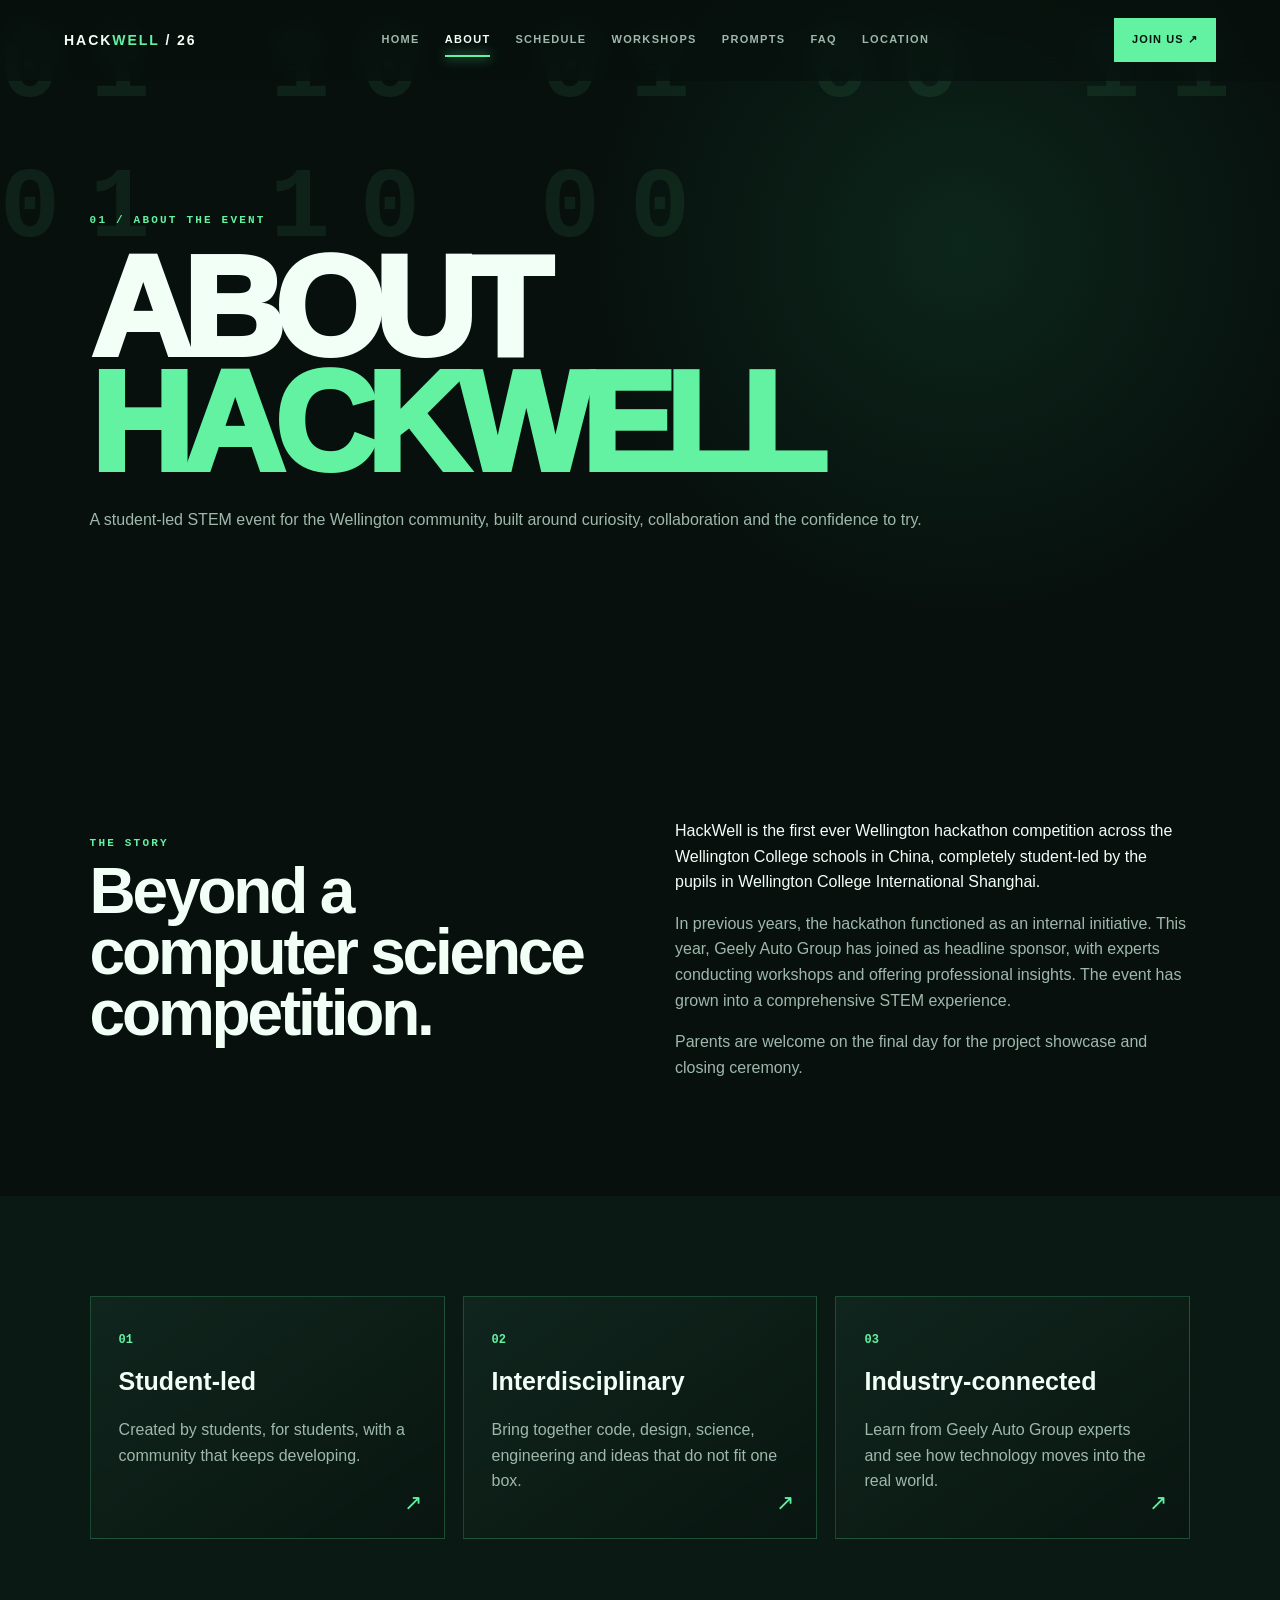
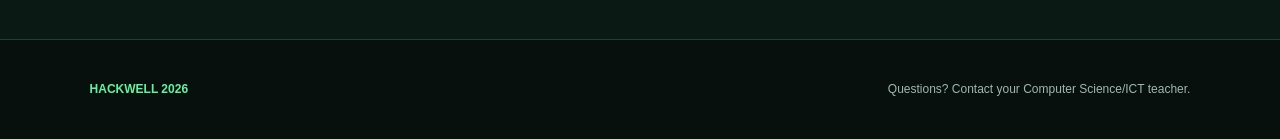
==== about/index.html @ e631ec97 "Redesign Hackwell 2026 as multi-page event site" ====
<!doctype html><html lang="en"><head><meta charset="utf-8"><meta name="viewport" content="width=device-width,initial-scale=1"><title>About — Hackwell 2026</title><link rel="stylesheet" href="../css/site.css"></head><body><nav class="site-nav"><a class="brand" href="/">HACK<span>WELL</span> / 26</a><button class="menu-toggle" aria-label="Open navigation" aria-expanded="false">☰</button><div class="nav-links"><a href="/">HOME</a><a class="active" href="/about/">ABOUT</a><a href="/schedule/">SCHEDULE</a><a href="/workshops/">WORKSHOPS</a><a href="/prompts/">PROMPTS</a><a href="/faq/">FAQ</a><a href="/location/">LOCATION</a></div><a class="nav-cta" href="mailto:wellHackteam.wcis@wellingtoncollege.cn">JOIN US ↗</a></nav><main><section class="page-hero"><div class="page-hero-content"><div class="eyebrow">01 / ABOUT THE EVENT</div><h1>ABOUT <span>HACKWELL</span></h1><p class="muted">A student-led STEM event for the Wellington community, built around curiosity, collaboration and the confidence to try.</p></div></section><section class="section"><div class="split"><div><div class="eyebrow">THE STORY</div><h2>Beyond a computer science competition.</h2></div><div><p>HackWell is the first ever Wellington hackathon competition across the Wellington College schools in China, completely student-led by the pupils in Wellington College International Shanghai.</p><p class="muted">In previous years, the hackathon functioned as an internal initiative. This year, Geely Auto Group has joined as headline sponsor, with experts conducting workshops and offering professional insights. The event has grown into a comprehensive STEM experience.</p><p class="muted">Parents are welcome on the final day for the project showcase and closing ceremony.</p></div></div></section><section class="section" style="background:#0a1913"><div class="grid"><div class="card"><span class="number">01</span><h3>Student-led</h3><p>Created by students, for students, with a community that keeps developing.</p></div><div class="card"><span class="number">02</span><h3>Interdisciplinary</h3><p>Bring together code, design, science, engineering and ideas that do not fit one box.</p></div><div class="card"><span class="number">03</span><h3>Industry-connected</h3><p>Learn from Geely Auto Group experts and see how technology moves into the real world.</p></div></div></section></main><footer class="footer"><strong>HACKWELL 2026</strong><span>Questions? Contact your Computer Science/ICT teacher.</span></footer><script src="../script.js"></script></body></html>
---- css/site.css ----
:root{--bg:#07100d;--panel:#0c1c16;--panel2:#10271e;--green:#62f2a2;--mint:#b8ffe0;--muted:#9fb8ac;--line:rgba(98,242,162,.22);--white:#f1fff7}*{box-sizing:border-box}html{scroll-behavior:smooth}body{margin:0;background:var(--bg);color:var(--white);font-family:Inter,Arial,sans-serif;line-height:1.6}a{color:inherit;text-decoration:none}.site-nav{position:fixed;z-index:10;top:0;width:100%;padding:18px 5vw;display:flex;align-items:center;justify-content:space-between;background:rgba(7,16,13,.65);backdrop-filter:blur(14px);border-bottom:1px solid transparent;transition:.3s}.site-nav.scrolled{background:rgba(7,16,13,.94);border-color:var(--line)}.brand{font-weight:900;letter-spacing:.14em;font-size:14px}.brand span{color:var(--green)}.nav-links{display:flex;gap:25px;align-items:center;font-size:11px;letter-spacing:.12em;font-weight:700}.nav-links a{color:var(--muted);position:relative}.nav-links a:after{content:'';position:absolute;left:0;bottom:-8px;width:0;height:2px;background:var(--green);box-shadow:0 0 12px var(--green);transition:.25s}.nav-links a:hover,.nav-links a.active{color:var(--white)}.nav-links a:hover:after,.nav-links a.active:after{width:100%}.nav-cta,.button{display:inline-flex;align-items:center;gap:10px;background:var(--green);color:#06130c;padding:13px 18px;border:0;font-weight:900;letter-spacing:.1em;font-size:11px;cursor:pointer;transition:.25s}.nav-cta:hover,.button:hover{transform:translateY(-3px);box-shadow:0 10px 30px rgba(98,242,162,.25)}.menu-toggle{display:none;background:none;border:0;color:var(--green);font-size:25px}.hero,.page-hero{min-height:78vh;display:flex;align-items:center;padding:150px 7vw 90px;position:relative;overflow:hidden;background:radial-gradient(circle at 75% 35%,rgba(34,128,84,.2),transparent 35%),linear-gradient(115deg,#07100d 20%,rgba(7,16,13,.6)),url('../img/cool2.jpg') center/cover}.hero:before,.page-hero:before{content:'01 10 01 00 11 01 10 00';position:absolute;inset:0;opacity:.08;color:var(--green);font:700 100px/1.4 monospace;letter-spacing:.3em;word-break:break-all;animation:drift 20s linear infinite}@keyframes drift{to{transform:translateY(-120px)}}.hero-content,.page-hero-content{position:relative;max-width:900px}.eyebrow{color:var(--green);font:700 11px monospace;letter-spacing:.2em;text-transform:uppercase}.hero h1,.page-hero h1{font-size:clamp(4rem,11vw,9.5rem);line-height:.82;margin:25px 0;font-weight:950;letter-spacing:-.07em}.hero h1 span,.page-hero h1 span{color:var(--green);display:block}.hero h2{font:700 clamp(1.4rem,3vw,2.8rem)/1.1 monospace;letter-spacing:.14em;margin:0 0 22px}.hero p{max-width:520px;color:var(--muted);font-size:18px}.hero-meta{display:flex;gap:25px;flex-wrap:wrap;margin:30px 0;font:700 12px monospace;letter-spacing:.12em}.section{padding:100px 7vw}.section-header{max-width:700px;margin-bottom:42px}.section h2{font-size:clamp(2.3rem,5vw,5rem);line-height:.95;margin:12px 0 18px;letter-spacing:-.05em}.muted{color:var(--muted)}.grid{display:grid;grid-template-columns:repeat(3,1fr);gap:18px}.card{background:linear-gradient(145deg,rgba(16,39,30,.9),rgba(8,21,16,.95));border:1px solid var(--line);padding:28px;min-height:210px;position:relative;overflow:hidden;transition:.3s}.card:hover{transform:translateY(-6px);border-color:var(--green);box-shadow:0 12px 40px rgba(0,0,0,.3)}.card:after{content:'↗';position:absolute;right:22px;bottom:18px;color:var(--green);font-size:22px}.card h3{margin:10px 0;font-size:25px}.card p{color:var(--muted)}.number{color:var(--green);font:700 12px monospace}.split{display:grid;grid-template-columns:1fr 1fr;gap:70px;align-items:center}.panel{border:1px solid var(--line);background:rgba(12,28,22,.8);padding:32px}.timeline{border-left:1px solid var(--green);padding-left:28px}.event{position:relative;padding:10px 0 25px}.event:before{content:'';position:absolute;left:-35px;top:17px;width:11px;height:11px;border:2px solid var(--green);background:var(--bg);border-radius:50%;box-shadow:0 0 16px var(--green)}.event time{color:var(--green);font:700 12px monospace}.event h3{margin:5px 0}.table-wrap{overflow:auto}.data-table{width:100%;border-collapse:collapse;min-width:650px}.data-table th,.data-table td{text-align:left;padding:15px;border-bottom:1px solid var(--line)}.data-table th{color:var(--green);font:700 11px monospace;letter-spacing:.1em}.accordion{border-top:1px solid var(--line)}details{padding:20px 0;border-bottom:1px solid var(--line)}summary{cursor:pointer;font-weight:800;font-size:18px;display:flex;justify-content:space-between}summary:after{content:'+';color:var(--green);font-size:25px}details[open] summary:after{content:'−'}details p{color:var(--muted);max-width:720px}.footer{padding:40px 7vw;border-top:1px solid var(--line);display:flex;justify-content:space-between;gap:20px;color:var(--muted);font-size:12px}.footer strong{color:var(--green)}@media(max-width:800px){.nav-cta{display:none}.menu-toggle{display:block}.nav-links{display:none;position:absolute;top:67px;left:0;right:0;padding:25px;flex-direction:column;align-items:flex-start;background:rgba(7,16,13,.98);border-bottom:1px solid var(--line)}.nav-links.open{display:flex}.grid,.split{grid-template-columns:1fr;gap:16px}.hero,.page-hero{min-height:85vh;padding:130px 7vw 70px}.hero h1,.page-hero h1{font-size:clamp(4rem,20vw,7rem)}.section{padding:70px 7vw}.footer{flex-direction:column}}
@media(prefers-reduced-motion:reduce){*,*:before,*:after{animation:none!important;transition:none!important;scroll-behavior:auto!important}}
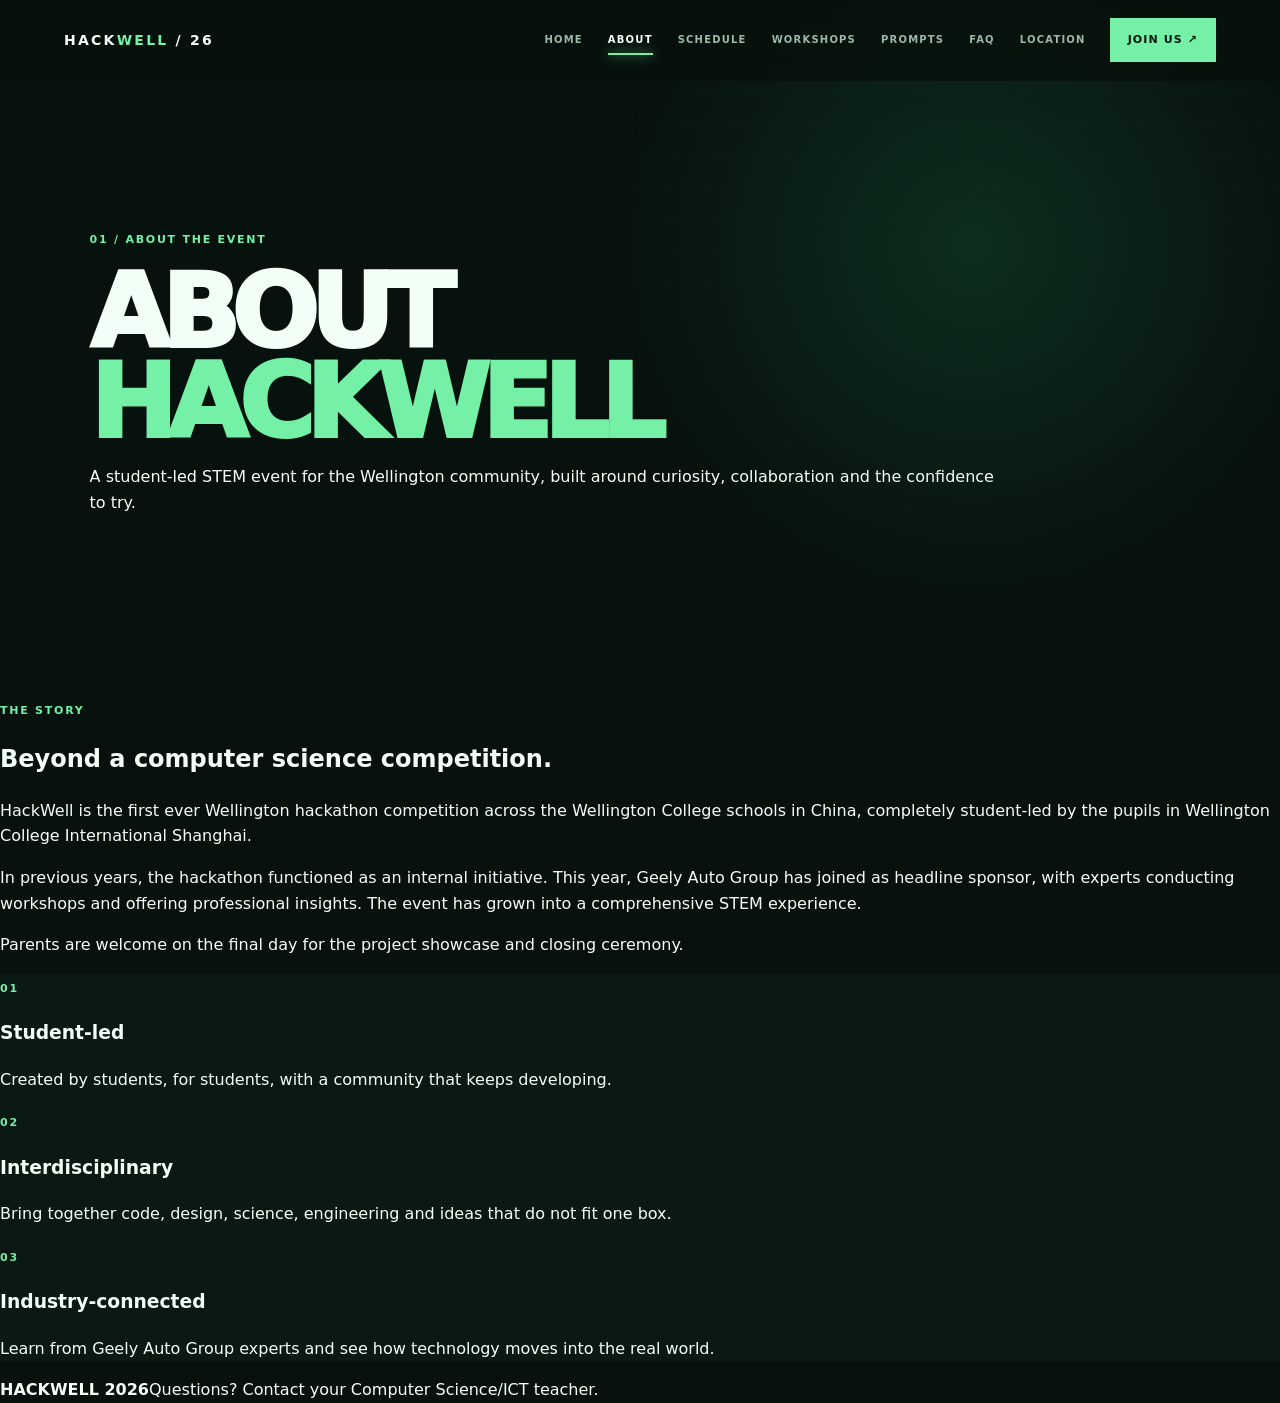
==== commit f866d6e8: "Fix GitHub Pages routes and schedule" ====
--- a/about/index.html
+++ b/about/index.html
@@ -1 +1 @@
-<!doctype html><html lang="en"><head><meta charset="utf-8"><meta name="viewport" content="width=device-width,initial-scale=1"><title>About — Hackwell 2026</title><link rel="stylesheet" href="../css/site.css"></head><body><nav class="site-nav"><a class="brand" href="/">HACK<span>WELL</span> / 26</a><button class="menu-toggle" aria-label="Open navigation" aria-expanded="false">☰</button><div class="nav-links"><a href="/">HOME</a><a class="active" href="/about/">ABOUT</a><a href="/schedule/">SCHEDULE</a><a href="/workshops/">WORKSHOPS</a><a href="/prompts/">PROMPTS</a><a href="/faq/">FAQ</a><a href="/location/">LOCATION</a></div><a class="nav-cta" href="mailto:wellHackteam.wcis@wellingtoncollege.cn">JOIN US ↗</a></nav><main><section class="page-hero"><div class="page-hero-content"><div class="eyebrow">01 / ABOUT THE EVENT</div><h1>ABOUT <span>HACKWELL</span></h1><p class="muted">A student-led STEM event for the Wellington community, built around curiosity, collaboration and the confidence to try.</p></div></section><section class="section"><div class="split"><div><div class="eyebrow">THE STORY</div><h2>Beyond a computer science competition.</h2></div><div><p>HackWell is the first ever Wellington hackathon competition across the Wellington College schools in China, completely student-led by the pupils in Wellington College International Shanghai.</p><p class="muted">In previous years, the hackathon functioned as an internal initiative. This year, Geely Auto Group has joined as headline sponsor, with experts conducting workshops and offering professional insights. The event has grown into a comprehensive STEM experience.</p><p class="muted">Parents are welcome on the final day for the project showcase and closing ceremony.</p></div></div></section><section class="section" style="background:#0a1913"><div class="grid"><div class="card"><span class="number">01</span><h3>Student-led</h3><p>Created by students, for students, with a community that keeps developing.</p></div><div class="card"><span class="number">02</span><h3>Interdisciplinary</h3><p>Bring together code, design, science, engineering and ideas that do not fit one box.</p></div><div class="card"><span class="number">03</span><h3>Industry-connected</h3><p>Learn from Geely Auto Group experts and see how technology moves into the real world.</p></div></div></section></main><footer class="footer"><strong>HACKWELL 2026</strong><span>Questions? Contact your Computer Science/ICT teacher.</span></footer><script src="../script.js"></script></body></html>
+<!doctype html><html lang="en"><head><meta charset="utf-8"><meta name="viewport" content="width=device-width,initial-scale=1"><title>About — Hackwell 2026</title><link rel="stylesheet" href="../css/site.css"><script src="../script.js" defer></script></head><body><nav class="site-nav"><a class="brand" href="../">HACK<span>WELL</span> / 26</a><button class="menu-toggle" aria-label="Open navigation" aria-expanded="false">☰</button><div class="nav-links"><a href="../">HOME</a><a class="active" href="../about/">ABOUT</a><a href="../schedule/">SCHEDULE</a><a href="../workshops/">WORKSHOPS</a><a href="../prompts/">PROMPTS</a><a href="../faq/">FAQ</a><a href="../location/">LOCATION</a></div><a class="nav-cta" href="mailto:wellHackteam.wcis@wellingtoncollege.cn">JOIN US ↗</a></nav><main><section class="page-hero"><div class="page-hero-content"><div class="eyebrow">01 / ABOUT THE EVENT</div><h1>ABOUT <span>HACKWELL</span></h1><p class="muted">A student-led STEM event for the Wellington community, built around curiosity, collaboration and the confidence to try.</p></div></section><section class="section"><div class="split"><div><div class="eyebrow">THE STORY</div><h2>Beyond a computer science competition.</h2></div><div><p>HackWell is the first ever Wellington hackathon competition across the Wellington College schools in China, completely student-led by the pupils in Wellington College International Shanghai.</p><p class="muted">In previous years, the hackathon functioned as an internal initiative. This year, Geely Auto Group has joined as headline sponsor, with experts conducting workshops and offering professional insights. The event has grown into a comprehensive STEM experience.</p><p class="muted">Parents are welcome on the final day for the project showcase and closing ceremony.</p></div></div></section><section class="section" style="background:#0a1913"><div class="grid"><div class="card"><span class="number">01</span><h3>Student-led</h3><p>Created by students, for students, with a community that keeps developing.</p></div><div class="card"><span class="number">02</span><h3>Interdisciplinary</h3><p>Bring together code, design, science, engineering and ideas that do not fit one box.</p></div><div class="card"><span class="number">03</span><h3>Industry-connected</h3><p>Learn from Geely Auto Group experts and see how technology moves into the real world.</p></div></div></section></main><footer class="footer"><strong>HACKWELL 2026</strong><span>Questions? Contact your Computer Science/ICT teacher.</span></footer><script src="../script.js"></script></body></html>
--- a/css/site.css
+++ b/css/site.css
@@ -1,2 +1 @@
-:root{--bg:#07100d;--panel:#0c1c16;--panel2:#10271e;--green:#62f2a2;--mint:#b8ffe0;--muted:#9fb8ac;--line:rgba(98,242,162,.22);--white:#f1fff7}*{box-sizing:border-box}html{scroll-behavior:smooth}body{margin:0;background:var(--bg);color:var(--white);font-family:Inter,Arial,sans-serif;line-height:1.6}a{color:inherit;text-decoration:none}.site-nav{position:fixed;z-index:10;top:0;width:100%;padding:18px 5vw;display:flex;align-items:center;justify-content:space-between;background:rgba(7,16,13,.65);backdrop-filter:blur(14px);border-bottom:1px solid transparent;transition:.3s}.site-nav.scrolled{background:rgba(7,16,13,.94);border-color:var(--line)}.brand{font-weight:900;letter-spacing:.14em;font-size:14px}.brand span{color:var(--green)}.nav-links{display:flex;gap:25px;align-items:center;font-size:11px;letter-spacing:.12em;font-weight:700}.nav-links a{color:var(--muted);position:relative}.nav-links a:after{content:'';position:absolute;left:0;bottom:-8px;width:0;height:2px;background:var(--green);box-shadow:0 0 12px var(--green);transition:.25s}.nav-links a:hover,.nav-links a.active{color:var(--white)}.nav-links a:hover:after,.nav-links a.active:after{width:100%}.nav-cta,.button{display:inline-flex;align-items:center;gap:10px;background:var(--green);color:#06130c;padding:13px 18px;border:0;font-weight:900;letter-spacing:.1em;font-size:11px;cursor:pointer;transition:.25s}.nav-cta:hover,.button:hover{transform:translateY(-3px);box-shadow:0 10px 30px rgba(98,242,162,.25)}.menu-toggle{display:none;background:none;border:0;color:var(--green);font-size:25px}.hero,.page-hero{min-height:78vh;display:flex;align-items:center;padding:150px 7vw 90px;position:relative;overflow:hidden;background:radial-gradient(circle at 75% 35%,rgba(34,128,84,.2),transparent 35%),linear-gradient(115deg,#07100d 20%,rgba(7,16,13,.6)),url('../img/cool2.jpg') center/cover}.hero:before,.page-hero:before{content:'01 10 01 00 11 01 10 00';position:absolute;inset:0;opacity:.08;color:var(--green);font:700 100px/1.4 monospace;letter-spacing:.3em;word-break:break-all;animation:drift 20s linear infinite}@keyframes drift{to{transform:translateY(-120px)}}.hero-content,.page-hero-content{position:relative;max-width:900px}.eyebrow{color:var(--green);font:700 11px monospace;letter-spacing:.2em;text-transform:uppercase}.hero h1,.page-hero h1{font-size:clamp(4rem,11vw,9.5rem);line-height:.82;margin:25px 0;font-weight:950;letter-spacing:-.07em}.hero h1 span,.page-hero h1 span{color:var(--green);display:block}.hero h2{font:700 clamp(1.4rem,3vw,2.8rem)/1.1 monospace;letter-spacing:.14em;margin:0 0 22px}.hero p{max-width:520px;color:var(--muted);font-size:18px}.hero-meta{display:flex;gap:25px;flex-wrap:wrap;margin:30px 0;font:700 12px monospace;letter-spacing:.12em}.section{padding:100px 7vw}.section-header{max-width:700px;margin-bottom:42px}.section h2{font-size:clamp(2.3rem,5vw,5rem);line-height:.95;margin:12px 0 18px;letter-spacing:-.05em}.muted{color:var(--muted)}.grid{display:grid;grid-template-columns:repeat(3,1fr);gap:18px}.card{background:linear-gradient(145deg,rgba(16,39,30,.9),rgba(8,21,16,.95));border:1px solid var(--line);padding:28px;min-height:210px;position:relative;overflow:hidden;transition:.3s}.card:hover{transform:translateY(-6px);border-color:var(--green);box-shadow:0 12px 40px rgba(0,0,0,.3)}.card:after{content:'↗';position:absolute;right:22px;bottom:18px;color:var(--green);font-size:22px}.card h3{margin:10px 0;font-size:25px}.card p{color:var(--muted)}.number{color:var(--green);font:700 12px monospace}.split{display:grid;grid-template-columns:1fr 1fr;gap:70px;align-items:center}.panel{border:1px solid var(--line);background:rgba(12,28,22,.8);padding:32px}.timeline{border-left:1px solid var(--green);padding-left:28px}.event{position:relative;padding:10px 0 25px}.event:before{content:'';position:absolute;left:-35px;top:17px;width:11px;height:11px;border:2px solid var(--green);background:var(--bg);border-radius:50%;box-shadow:0 0 16px var(--green)}.event time{color:var(--green);font:700 12px monospace}.event h3{margin:5px 0}.table-wrap{overflow:auto}.data-table{width:100%;border-collapse:collapse;min-width:650px}.data-table th,.data-table td{text-align:left;padding:15px;border-bottom:1px solid var(--line)}.data-table th{color:var(--green);font:700 11px monospace;letter-spacing:.1em}.accordion{border-top:1px solid var(--line)}details{padding:20px 0;border-bottom:1px solid var(--line)}summary{cursor:pointer;font-weight:800;font-size:18px;display:flex;justify-content:space-between}summary:after{content:'+';color:var(--green);font-size:25px}details[open] summary:after{content:'−'}details p{color:var(--muted);max-width:720px}.footer{padding:40px 7vw;border-top:1px solid var(--line);display:flex;justify-content:space-between;gap:20px;color:var(--muted);font-size:12px}.footer strong{color:var(--green)}@media(max-width:800px){.nav-cta{display:none}.menu-toggle{display:block}.nav-links{display:none;position:absolute;top:67px;left:0;right:0;padding:25px;flex-direction:column;align-items:flex-start;background:rgba(7,16,13,.98);border-bottom:1px solid var(--line)}.nav-links.open{display:flex}.grid,.split{grid-template-columns:1fr;gap:16px}.hero,.page-hero{min-height:85vh;padding:130px 7vw 70px}.hero h1,.page-hero h1{font-size:clamp(4rem,20vw,7rem)}.section{padding:70px 7vw}.footer{flex-direction:column}}
-@media(prefers-reduced-motion:reduce){*,*:before,*:after{animation:none!important;transition:none!important;scroll-behavior:auto!important}}
+:root{--bg:#07110d;--panel:#0d2118;--panel-2:#112c20;--green:#75f0a7;--mint:#c8ffe0;--muted:#9bb8a9;--line:rgba(117,240,167,.22);--white:#f2fff7;--serif:Georgia,'Times New Roman',serif;--sans:Inter,ui-sans-serif,system-ui,-apple-system,BlinkMacSystemFont,'Segoe UI',sans-serif}*{box-sizing:border-box}html{scroll-behavior:smooth}body{margin:0;background:var(--bg);color:var(--white);font-family:var(--sans);line-height:1.6}a{color:inherit;text-decoration:none}.site-nav{position:fixed;z-index:20;inset:0 0 auto;display:flex;align-items:center;gap:24px;padding:18px 5vw;background:rgba(7,17,13,.76);backdrop-filter:blur(16px);border-bottom:1px solid transparent;transition:.3s}.site-nav.scrolled{background:rgba(7,17,13,.96);border-color:var(--line)}.brand{margin-right:auto;font-size:14px;font-weight:900;letter-spacing:.16em;white-space:nowrap}.brand span,.hero h1 span,.page-hero h1 span{color:var(--green)}.nav-links{display:flex;align-items:center;gap:clamp(12px,2vw,25px);font-size:10px;font-weight:800;letter-spacing:.12em}.nav-links a{position:relative;color:var(--muted);padding:8px 0}.nav-links a:after{content:'';position:absolute;left:0;bottom:1px;width:0;height:2px;background:var(--green);box-shadow:0 0 12px var(--green);transition:.25s}.nav-links a:hover,.nav-links a.active{color:var(--white)}.nav-links a:hover:after,.nav-links a.active:after{width:100%}.nav-cta,.button{display:inline-flex;align-items:center;justify-content:center;gap:10px;background:var(--green);color:#06130c;padding:13px 18px;border:0;font-weight:900;letter-spacing:.1em;font-size:11px;cursor:pointer;transition:.25s}.nav-cta:hover,.button:hover{transform:translateY(-3px);box-shadow:0 10px 30px rgba(117,240,167,.25)}.menu-toggle{display:none;background:none;border:0;color:var(--green);font-size:25px;line-height:1}.hero,.page-hero{position:relative;display:flex;align-items:center;min-height:78vh;overflow:hidden;padding:150px 7vw 90px;background:radial-gradient(circle at 76% 35%,rgba(37,148,92,.22),transparent 34%),linear-gradient(115deg,#07110d 18%,rgba(7,17,13,.65)),url('../img/cool2.jpg') center/cover}.hero{min-height:92vh}.hero:before,.page-hero:before{content:'';position:absolute;inset:0;opacity:.1;background:repeating-linear-gradient(0deg,transparent 0 31px,rgba(117,240,167,.18) 32px),linear-gradient(90deg,transparent 49.9%,rgba(117,240,167,.16) 50%,transparent 50.1%);pointer-events:none}.hero-content,.page-hero-content{position:relative;z-index:1;max-width:920px}.eyebrow,.number,time{color:var(--green);font-size:11px;font-weight:800;letter-spacing:.16em;text-transform:uppercase}.hero h1,.page-hero h1{margin:20px 0 0;font-size:clamp(4rem,11vw,10rem);line-height:.88;letter-spacing:-.08em;font-weight:950}.hero h2{margin:20px 0;font-family:var(--serif);font-size:clamp(1.8rem,4vw,4rem);font-weight:400;font-style:italic}.page-hero h1{font-size:clamp(3.5rem,8vw,8rem)}.hero p{max-width:560px;color:var(--mint);font-size:clamp(1rem,1.7vw,1.25rem)}.hero-meta{display:flex;flex-wrap:wrap;gap:12px 28px;margin:30px 0;color:var(--muted);font-size:10px;font-weight:800;letter-spacing:.14em}.code-stream{position:absolute;right:5vw;bottom:8%;width:min(40vw,520px);height:280px;overflow:hidden;color:var(--green);opacity:.52;font:12px/1.8 ui-monospace,SFMono-Regular,Menlo,monospace;mask-image:linear-gradient(transparent,#000 18%,#000 82%,transparent)}.code-stream span{display:block;animation:code-roll 13s linear infinite}.code-stream span:nth-child(2){animation-delay:-6s;opacity:.45}@keyframes code-roll{from{transform:translateY(280px)}to{transform:translateY(-100%)}.section{padding:110px 7vw}.section-header{max-width:700px;margin-bottom:50px}.section h2{max-width:700px;margin:14px 0 22px;font-family:var(--serif);font-size:clamp(2.4rem,5vw,5.2rem);font-weight:400;line-height:1}.muted{color:var(--muted)}.grid{display:grid;grid-template-columns:repeat(3,1fr);gap:18px}.card{display:block;min-height:220px;padding:28px;background:linear-gradient(145deg,var(--panel),rgba(13,33,24,.45));border:1px solid var(--line);transition:.35s}.card:hover{transform:translateY(-8px);border-color:var(--green);background:var(--panel-2)}.card h3{margin:48px 0 10px;font-size:1.4rem}.card p{margin:0;color:var(--muted)}.split{display:grid;grid-template-columns:minmax(220px,.8fr) minmax(0,1.2fr);gap:8vw;max-width:1180px;margin:0 auto}.timeline{border-left:1px solid var(--line);padding-left:30px}.event{position:relative;padding:0 0 34px}.event:before{content:'';position:absolute;left:-36px;top:6px;width:10px;height:10px;border:2px solid var(--green);background:var(--bg);border-radius:50%;box-shadow:0 0 16px var(--green)}.event h3{margin:7px 0 3px;font-size:1.25rem}.event p{margin:0}.site-footer{padding:40px 7vw;border-top:1px solid var(--line);color:var(--muted);font-size:12px}.reveal{opacity:0;transform:translateY(18px);transition:.7s}.reveal.visible{opacity:1;transform:none}@media(max-width:900px){.nav-cta{display:none}.menu-toggle{display:block;order:3}.nav-links{position:absolute;top:68px;left:0;right:0;display:none;flex-direction:column;align-items:stretch;gap:0;padding:10px 5vw 18px;background:rgba(7,17,13,.98);border-bottom:1px solid var(--line)}.nav-links.open{display:flex}.nav-links a{padding:12px 0}.grid{grid-template-columns:1fr 1fr}.split{gap:40px}}@media(max-width:600px){.site-nav{padding:16px 5vw}.hero,.page-hero{min-height:78vh;padding:130px 7vw 70px}.hero h1,.page-hero h1{font-size:clamp(3.2rem,16vw,5rem)}.code-stream{left:7vw;right:7vw;width:auto;bottom:5%;height:180px;font-size:10px;opacity:.28}.section{padding:72px 7vw}.grid,.split{grid-template-columns:1fr}.card{min-height:180px}.card h3{margin-top:32px}.timeline{padding-left:25px}.event:before{left:-31px}}@media(prefers-reduced-motion:reduce){*,*:before,*:after{animation:none!important;transition:none!important;scroll-behavior:auto!important}.reveal{opacity:1;transform:none}}
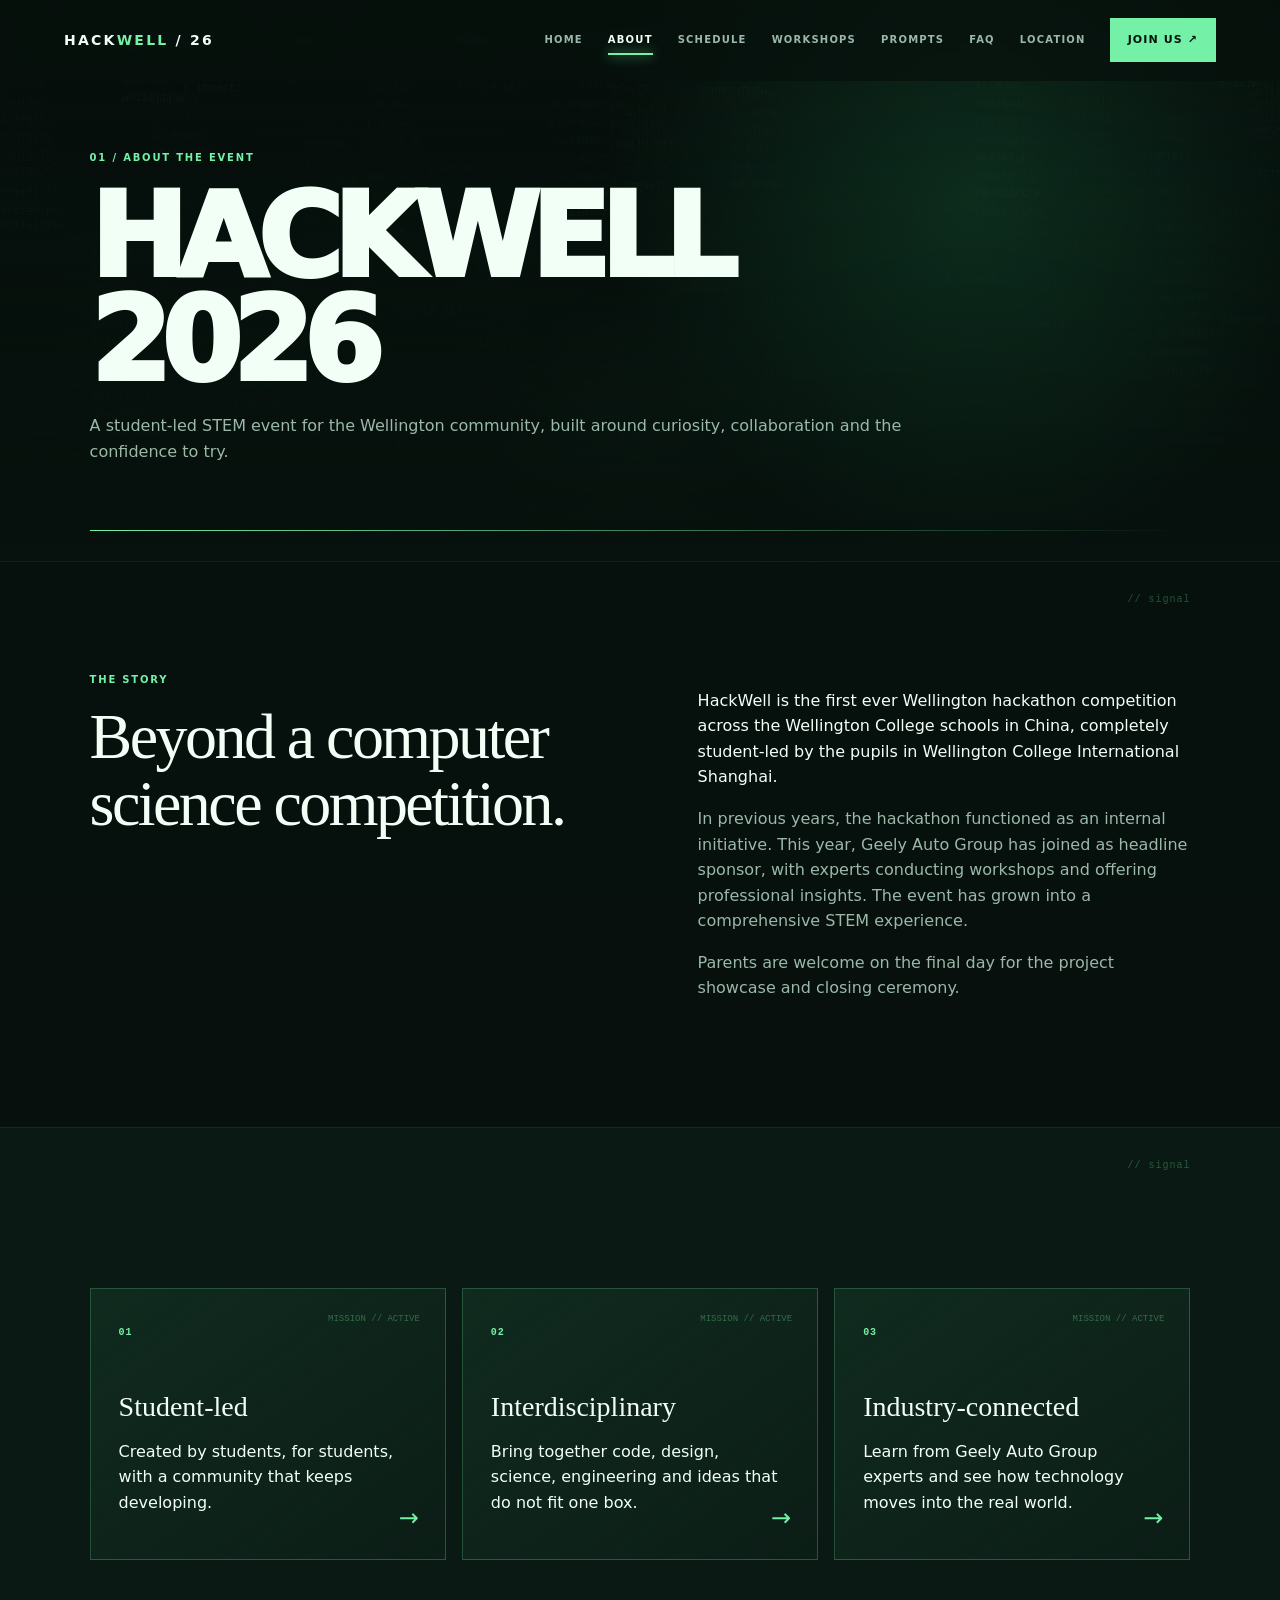
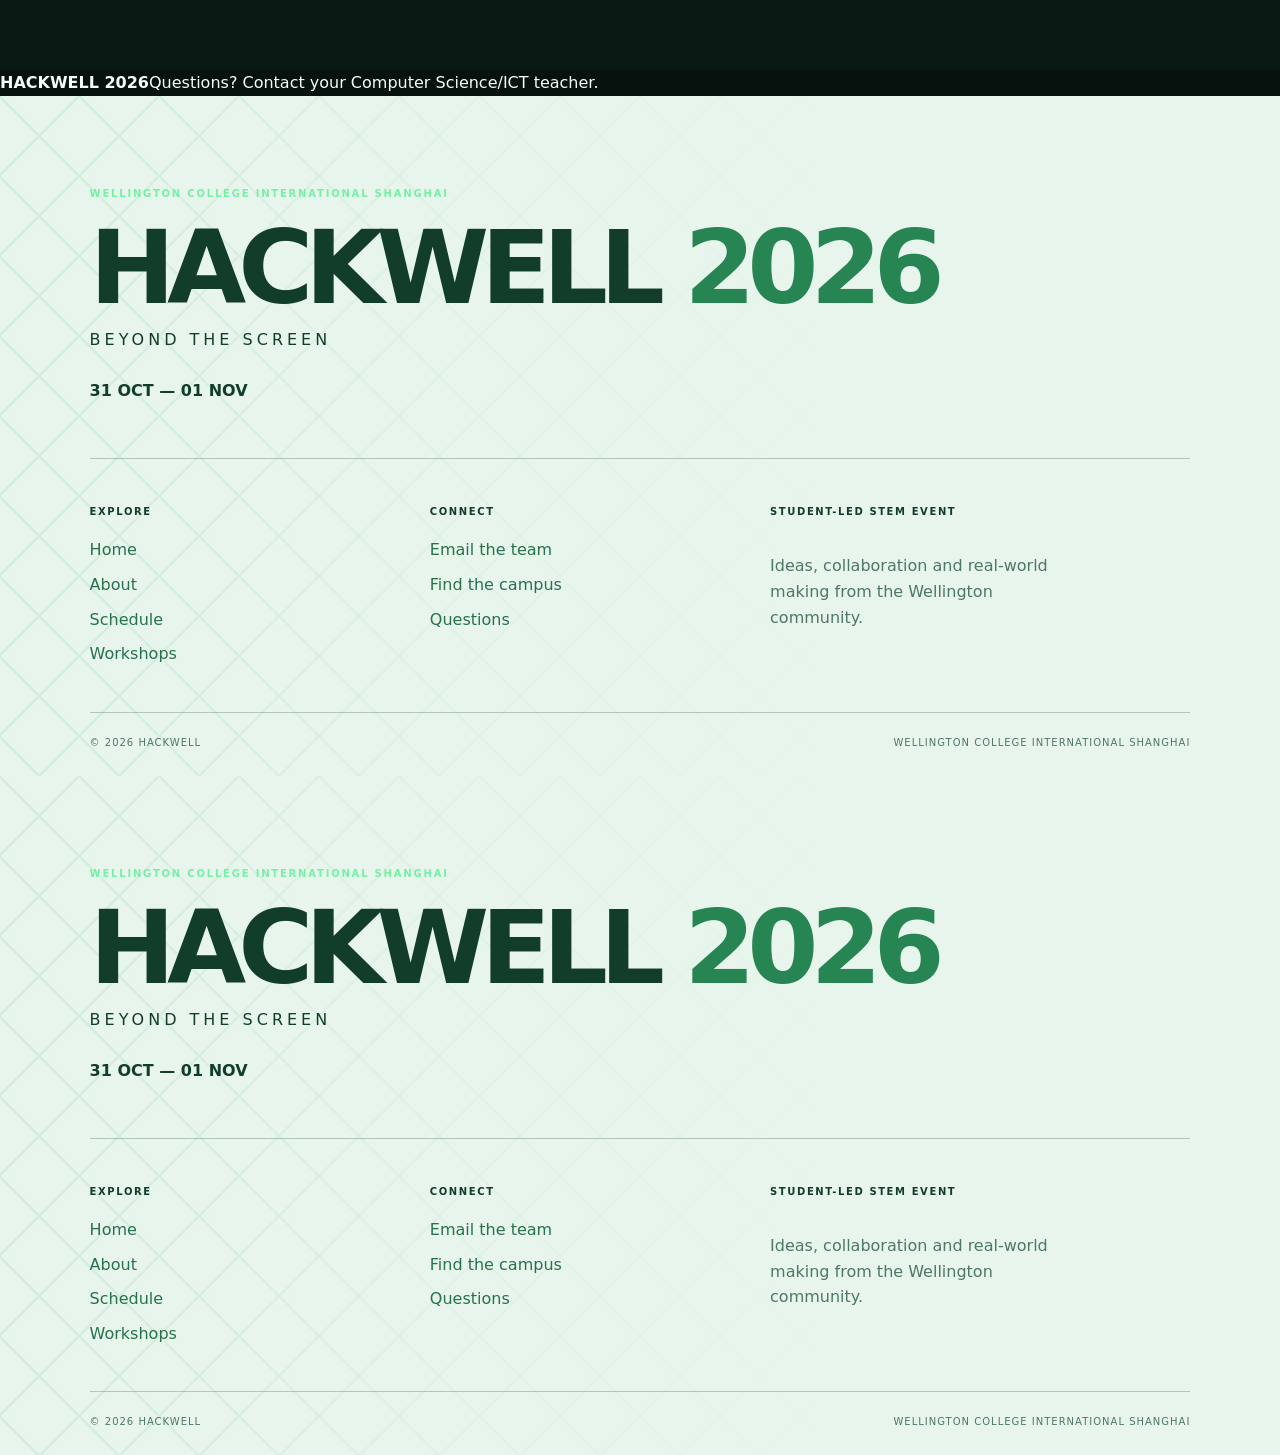
==== commit 8faaab66: "Create cinematic Hackwell interaction system" ====
--- a/about/index.html
+++ b/about/index.html
@@ -1 +1 @@
-<!doctype html><html lang="en"><head><meta charset="utf-8"><meta name="viewport" content="width=device-width,initial-scale=1"><title>About — Hackwell 2026</title><link rel="stylesheet" href="../css/site.css"><script src="../script.js" defer></script></head><body><nav class="site-nav"><a class="brand" href="../">HACK<span>WELL</span> / 26</a><button class="menu-toggle" aria-label="Open navigation" aria-expanded="false">☰</button><div class="nav-links"><a href="../">HOME</a><a class="active" href="../about/">ABOUT</a><a href="../schedule/">SCHEDULE</a><a href="../workshops/">WORKSHOPS</a><a href="../prompts/">PROMPTS</a><a href="../faq/">FAQ</a><a href="../location/">LOCATION</a></div><a class="nav-cta" href="mailto:wellHackteam.wcis@wellingtoncollege.cn">JOIN US ↗</a></nav><main><section class="page-hero"><div class="page-hero-content"><div class="eyebrow">01 / ABOUT THE EVENT</div><h1>ABOUT <span>HACKWELL</span></h1><p class="muted">A student-led STEM event for the Wellington community, built around curiosity, collaboration and the confidence to try.</p></div></section><section class="section"><div class="split"><div><div class="eyebrow">THE STORY</div><h2>Beyond a computer science competition.</h2></div><div><p>HackWell is the first ever Wellington hackathon competition across the Wellington College schools in China, completely student-led by the pupils in Wellington College International Shanghai.</p><p class="muted">In previous years, the hackathon functioned as an internal initiative. This year, Geely Auto Group has joined as headline sponsor, with experts conducting workshops and offering professional insights. The event has grown into a comprehensive STEM experience.</p><p class="muted">Parents are welcome on the final day for the project showcase and closing ceremony.</p></div></div></section><section class="section" style="background:#0a1913"><div class="grid"><div class="card"><span class="number">01</span><h3>Student-led</h3><p>Created by students, for students, with a community that keeps developing.</p></div><div class="card"><span class="number">02</span><h3>Interdisciplinary</h3><p>Bring together code, design, science, engineering and ideas that do not fit one box.</p></div><div class="card"><span class="number">03</span><h3>Industry-connected</h3><p>Learn from Geely Auto Group experts and see how technology moves into the real world.</p></div></div></section></main><footer class="footer"><strong>HACKWELL 2026</strong><span>Questions? Contact your Computer Science/ICT teacher.</span></footer><script src="../script.js"></script></body></html>
+<!doctype html><html lang="en"><head><meta charset="utf-8"><meta name="viewport" content="width=device-width,initial-scale=1"><title>About — Hackwell 2026</title><link rel="stylesheet" href="../css/site.css"><script src="../script.js" defer></script></head><body><nav class="site-nav"><a class="brand" href="../">HACK<span>WELL</span> / 26</a><button class="menu-toggle" aria-label="Open navigation" aria-expanded="false">☰</button><div class="nav-links"><a href="../">HOME</a><a class="active" href="../about/">ABOUT</a><a href="../schedule/">SCHEDULE</a><a href="../workshops/">WORKSHOPS</a><a href="../prompts/">PROMPTS</a><a href="../faq/">FAQ</a><a href="../location/">LOCATION</a></div><a class="nav-cta" href="mailto:wellHackteam.wcis@wellingtoncollege.cn">JOIN US ↗</a></nav><main><section class="page-hero"><div class="page-hero-content"><div class="eyebrow">01 / ABOUT THE EVENT</div><h1>HACKWELL 2026</h1><p class="muted">A student-led STEM event for the Wellington community, built around curiosity, collaboration and the confidence to try.</p></div></section><section class="section"><div class="split"><div><div class="eyebrow">THE STORY</div><h2>Beyond a computer science competition.</h2></div><div><p>HackWell is the first ever Wellington hackathon competition across the Wellington College schools in China, completely student-led by the pupils in Wellington College International Shanghai.</p><p class="muted">In previous years, the hackathon functioned as an internal initiative. This year, Geely Auto Group has joined as headline sponsor, with experts conducting workshops and offering professional insights. The event has grown into a comprehensive STEM experience.</p><p class="muted">Parents are welcome on the final day for the project showcase and closing ceremony.</p></div></div></section><section class="section" style="background:#0a1913"><div class="grid"><div class="card"><span class="number">01</span><h3>Student-led</h3><p>Created by students, for students, with a community that keeps developing.</p></div><div class="card"><span class="number">02</span><h3>Interdisciplinary</h3><p>Bring together code, design, science, engineering and ideas that do not fit one box.</p></div><div class="card"><span class="number">03</span><h3>Industry-connected</h3><p>Learn from Geely Auto Group experts and see how technology moves into the real world.</p></div></div></section></main><footer class="footer"><strong>HACKWELL 2026</strong><span>Questions? Contact your Computer Science/ICT teacher.</span></footer><script src="../script.js"></script></body></html>
--- a/css/site.css
+++ b/css/site.css
@@ -1 +1 @@
-:root{--bg:#07110d;--panel:#0d2118;--panel-2:#112c20;--green:#75f0a7;--mint:#c8ffe0;--muted:#9bb8a9;--line:rgba(117,240,167,.22);--white:#f2fff7;--serif:Georgia,'Times New Roman',serif;--sans:Inter,ui-sans-serif,system-ui,-apple-system,BlinkMacSystemFont,'Segoe UI',sans-serif}*{box-sizing:border-box}html{scroll-behavior:smooth}body{margin:0;background:var(--bg);color:var(--white);font-family:var(--sans);line-height:1.6}a{color:inherit;text-decoration:none}.site-nav{position:fixed;z-index:20;inset:0 0 auto;display:flex;align-items:center;gap:24px;padding:18px 5vw;background:rgba(7,17,13,.76);backdrop-filter:blur(16px);border-bottom:1px solid transparent;transition:.3s}.site-nav.scrolled{background:rgba(7,17,13,.96);border-color:var(--line)}.brand{margin-right:auto;font-size:14px;font-weight:900;letter-spacing:.16em;white-space:nowrap}.brand span,.hero h1 span,.page-hero h1 span{color:var(--green)}.nav-links{display:flex;align-items:center;gap:clamp(12px,2vw,25px);font-size:10px;font-weight:800;letter-spacing:.12em}.nav-links a{position:relative;color:var(--muted);padding:8px 0}.nav-links a:after{content:'';position:absolute;left:0;bottom:1px;width:0;height:2px;background:var(--green);box-shadow:0 0 12px var(--green);transition:.25s}.nav-links a:hover,.nav-links a.active{color:var(--white)}.nav-links a:hover:after,.nav-links a.active:after{width:100%}.nav-cta,.button{display:inline-flex;align-items:center;justify-content:center;gap:10px;background:var(--green);color:#06130c;padding:13px 18px;border:0;font-weight:900;letter-spacing:.1em;font-size:11px;cursor:pointer;transition:.25s}.nav-cta:hover,.button:hover{transform:translateY(-3px);box-shadow:0 10px 30px rgba(117,240,167,.25)}.menu-toggle{display:none;background:none;border:0;color:var(--green);font-size:25px;line-height:1}.hero,.page-hero{position:relative;display:flex;align-items:center;min-height:78vh;overflow:hidden;padding:150px 7vw 90px;background:radial-gradient(circle at 76% 35%,rgba(37,148,92,.22),transparent 34%),linear-gradient(115deg,#07110d 18%,rgba(7,17,13,.65)),url('../img/cool2.jpg') center/cover}.hero{min-height:92vh}.hero:before,.page-hero:before{content:'';position:absolute;inset:0;opacity:.1;background:repeating-linear-gradient(0deg,transparent 0 31px,rgba(117,240,167,.18) 32px),linear-gradient(90deg,transparent 49.9%,rgba(117,240,167,.16) 50%,transparent 50.1%);pointer-events:none}.hero-content,.page-hero-content{position:relative;z-index:1;max-width:920px}.eyebrow,.number,time{color:var(--green);font-size:11px;font-weight:800;letter-spacing:.16em;text-transform:uppercase}.hero h1,.page-hero h1{margin:20px 0 0;font-size:clamp(4rem,11vw,10rem);line-height:.88;letter-spacing:-.08em;font-weight:950}.hero h2{margin:20px 0;font-family:var(--serif);font-size:clamp(1.8rem,4vw,4rem);font-weight:400;font-style:italic}.page-hero h1{font-size:clamp(3.5rem,8vw,8rem)}.hero p{max-width:560px;color:var(--mint);font-size:clamp(1rem,1.7vw,1.25rem)}.hero-meta{display:flex;flex-wrap:wrap;gap:12px 28px;margin:30px 0;color:var(--muted);font-size:10px;font-weight:800;letter-spacing:.14em}.code-stream{position:absolute;right:5vw;bottom:8%;width:min(40vw,520px);height:280px;overflow:hidden;color:var(--green);opacity:.52;font:12px/1.8 ui-monospace,SFMono-Regular,Menlo,monospace;mask-image:linear-gradient(transparent,#000 18%,#000 82%,transparent)}.code-stream span{display:block;animation:code-roll 13s linear infinite}.code-stream span:nth-child(2){animation-delay:-6s;opacity:.45}@keyframes code-roll{from{transform:translateY(280px)}to{transform:translateY(-100%)}.section{padding:110px 7vw}.section-header{max-width:700px;margin-bottom:50px}.section h2{max-width:700px;margin:14px 0 22px;font-family:var(--serif);font-size:clamp(2.4rem,5vw,5.2rem);font-weight:400;line-height:1}.muted{color:var(--muted)}.grid{display:grid;grid-template-columns:repeat(3,1fr);gap:18px}.card{display:block;min-height:220px;padding:28px;background:linear-gradient(145deg,var(--panel),rgba(13,33,24,.45));border:1px solid var(--line);transition:.35s}.card:hover{transform:translateY(-8px);border-color:var(--green);background:var(--panel-2)}.card h3{margin:48px 0 10px;font-size:1.4rem}.card p{margin:0;color:var(--muted)}.split{display:grid;grid-template-columns:minmax(220px,.8fr) minmax(0,1.2fr);gap:8vw;max-width:1180px;margin:0 auto}.timeline{border-left:1px solid var(--line);padding-left:30px}.event{position:relative;padding:0 0 34px}.event:before{content:'';position:absolute;left:-36px;top:6px;width:10px;height:10px;border:2px solid var(--green);background:var(--bg);border-radius:50%;box-shadow:0 0 16px var(--green)}.event h3{margin:7px 0 3px;font-size:1.25rem}.event p{margin:0}.site-footer{padding:40px 7vw;border-top:1px solid var(--line);color:var(--muted);font-size:12px}.reveal{opacity:0;transform:translateY(18px);transition:.7s}.reveal.visible{opacity:1;transform:none}@media(max-width:900px){.nav-cta{display:none}.menu-toggle{display:block;order:3}.nav-links{position:absolute;top:68px;left:0;right:0;display:none;flex-direction:column;align-items:stretch;gap:0;padding:10px 5vw 18px;background:rgba(7,17,13,.98);border-bottom:1px solid var(--line)}.nav-links.open{display:flex}.nav-links a{padding:12px 0}.grid{grid-template-columns:1fr 1fr}.split{gap:40px}}@media(max-width:600px){.site-nav{padding:16px 5vw}.hero,.page-hero{min-height:78vh;padding:130px 7vw 70px}.hero h1,.page-hero h1{font-size:clamp(3.2rem,16vw,5rem)}.code-stream{left:7vw;right:7vw;width:auto;bottom:5%;height:180px;font-size:10px;opacity:.28}.section{padding:72px 7vw}.grid,.split{grid-template-columns:1fr}.card{min-height:180px}.card h3{margin-top:32px}.timeline{padding-left:25px}.event:before{left:-31px}}@media(prefers-reduced-motion:reduce){*,*:before,*:after{animation:none!important;transition:none!important;scroll-behavior:auto!important}.reveal{opacity:1;transform:none}}
+:root{--bg:#07110d;--panel:#0d2118;--panel-2:#112c20;--green:#75f0a7;--mint:#c8ffe0;--muted:#9bb8a9;--line:rgba(117,240,167,.24);--white:#f2fff7;--serif:Georgia,'Times New Roman',serif;--sans:Inter,ui-sans-serif,system-ui,-apple-system,BlinkMacSystemFont,'Segoe UI',sans-serif;--pointer-x:50%;--pointer-y:50%}*{box-sizing:border-box}html{scroll-behavior:smooth}body{margin:0;background:var(--bg);color:var(--white);font-family:var(--sans);line-height:1.6;overflow-x:hidden}body:before{content:'';position:fixed;inset:0;z-index:-1;pointer-events:none;background:radial-gradient(240px circle at var(--pointer-x) var(--pointer-y),rgba(117,240,167,.08),transparent 70%)}a{color:inherit;text-decoration:none}.code-rain{position:fixed;inset:0;z-index:-2;pointer-events:none;opacity:.82}.site-nav{position:fixed;z-index:20;inset:0 0 auto;display:flex;align-items:center;gap:24px;padding:18px 5vw;background:rgba(7,17,13,.72);backdrop-filter:blur(16px);border-bottom:1px solid transparent;transition:.3s}.site-nav.scrolled{background:rgba(7,17,13,.96);border-color:var(--line)}.brand{margin-right:auto;font-size:14px;font-weight:900;letter-spacing:.16em;white-space:nowrap}.brand span,.hero h1 span,.page-hero h1 span,.site-footer h2 span{color:var(--green)}.nav-links{display:flex;align-items:center;gap:clamp(12px,2vw,25px);font-size:10px;font-weight:800;letter-spacing:.12em}.nav-links a{position:relative;color:var(--muted);padding:8px 0}.nav-links a:after{content:'';position:absolute;left:0;bottom:1px;width:0;height:2px;background:var(--green);box-shadow:0 0 12px var(--green);transition:.25s}.nav-links a:hover,.nav-links a.active{color:var(--white)}.nav-links a:hover:after,.nav-links a.active:after{width:100%}.nav-cta,.button{display:inline-flex;align-items:center;justify-content:center;gap:10px;background:var(--green);color:#06130c;padding:13px 18px;border:0;font-weight:900;letter-spacing:.1em;font-size:11px;cursor:pointer;transition:.25s}.nav-cta:hover,.button:hover{transform:translateY(-3px);box-shadow:0 10px 30px rgba(117,240,167,.25)}.menu-toggle{display:none;background:none;border:0;color:var(--green);font-size:25px;line-height:1}.hero,.page-hero{position:relative;display:flex;align-items:center;min-height:78vh;overflow:hidden;padding:150px 7vw 90px;background:radial-gradient(circle at 76% 35%,rgba(37,148,92,.22),transparent 35%),linear-gradient(180deg,rgba(7,17,13,.12),var(--bg))}.hero{min-height:90vh}.hero:after,.page-hero:after{content:'';position:absolute;inset:auto 7vw 30px;height:1px;background:linear-gradient(90deg,var(--green),transparent);transform-origin:left;animation:drawline 1.5s .8s both}.hero-content,.page-hero-content{max-width:880px;position:relative;z-index:1}.eyebrow{color:var(--green);font-size:10px;font-weight:900;letter-spacing:.18em;text-transform:uppercase}.hero h1,.page-hero h1{font-size:clamp(56px,11vw,150px);line-height:.9;letter-spacing:-.08em;margin:24px 0 15px;font-weight:950}.hero h1{animation:resolve 1.2s .25s both}.hero h2{font-size:clamp(20px,3vw,38px);letter-spacing:.22em;margin:0 0 30px;color:var(--mint);animation:rise .8s 1s both}.hero p{max-width:550px;color:var(--muted);font-size:clamp(16px,2vw,20px);animation:rise .8s 1.2s both}.hero-meta{display:flex;flex-wrap:wrap;gap:22px;margin:30px 0;color:var(--mint);font-size:11px;letter-spacing:.12em;font-weight:800;animation:rise .8s 1.35s both}.hero .button{animation:rise .8s 1.5s both}.page-hero{min-height:58vh;padding-bottom:80px}.page-hero h1{font-size:clamp(50px,9vw,120px);margin:20px 0}.section{position:relative;padding:110px 7vw;background:rgba(7,17,13,.86);border-top:1px solid rgba(117,240,167,.08)}.section:before{content:'// signal';position:absolute;right:7vw;top:32px;color:rgba(117,240,167,.3);font:10px ui-monospace,monospace;letter-spacing:.1em}.section-header{max-width:720px}.section h2,.split h2{font:normal clamp(32px,5vw,68px)/1.05 var(--serif);letter-spacing:-.04em;margin:15px 0 20px}.muted{color:var(--muted)}.grid{display:grid;grid-template-columns:repeat(3,1fr);gap:16px;margin-top:50px}.card{position:relative;display:block;min-height:220px;padding:28px;background:linear-gradient(145deg,rgba(17,44,32,.92),rgba(13,33,24,.55));border:1px solid var(--line);transition:transform .35s,border-color .35s,box-shadow .35s;overflow:hidden}.card:after{content:'→';position:absolute;right:26px;bottom:22px;color:var(--green);font-size:24px;transition:transform .35s}.card:hover{transform:translateY(-8px);border-color:var(--green);box-shadow:0 16px 40px rgba(21,132,76,.16)}.card:hover:after{transform:translateX(8px)}.card:before{content:'MISSION // ACTIVE';position:absolute;right:25px;top:25px;color:rgba(117,240,167,.35);font:9px ui-monospace,monospace}.card h3{font:normal 28px var(--serif);margin:48px 0 8px}.number,time{color:var(--green);font:700 10px ui-monospace,monospace;letter-spacing:.08em}.split{display:grid;grid-template-columns:1fr 1fr;gap:9vw;align-items:start}.split p{max-width:620px}.timeline{position:relative;padding-left:32px;border-left:1px solid var(--green)}.event{position:relative;padding:0 0 36px}.event:before{content:'';position:absolute;left:-38px;top:4px;width:10px;height:10px;background:var(--bg);border:1px solid var(--green);box-shadow:0 0 0 5px rgba(117,240,167,.08);transition:.3s}.event.visible:before{background:var(--green);box-shadow:0 0 18px var(--green)}.event h3{margin:7px 0 4px;font:normal 25px var(--serif)}.reveal{opacity:0;transform:translateY(35px);transition:opacity .8s ease,transform .8s ease}.reveal.visible{opacity:1;transform:none}.site-footer{position:relative;color:#123d29;background:#e8f5ec;padding:90px 7vw 25px;overflow:hidden}.site-footer:before{content:'';position:absolute;inset:0;opacity:.22;background:linear-gradient(135deg,transparent 0 48%,#84cda1 49% 50%,transparent 51%),linear-gradient(45deg,transparent 0 48%,#84cda1 49% 50%,transparent 51%);background-size:80px 80px;mask-image:linear-gradient(90deg,#000,transparent 65%)}.footer-inner{position:relative;max-width:1280px;margin:auto}.footer-lead{border-bottom:1px solid rgba(18,61,41,.25);padding-bottom:55px}.site-footer h2{font:900 clamp(44px,8vw,110px)/.9 var(--sans);letter-spacing:-.08em;margin:20px 0 13px}.site-footer h2 span{color:#268553}.footer-lead p{letter-spacing:.25em;margin:0 0 25px}.footer-columns{display:grid;grid-template-columns:1fr 1fr 1.4fr;gap:40px;padding:45px 0;border-bottom:1px solid rgba(18,61,41,.25)}.footer-columns div{display:flex;flex-direction:column;gap:9px}.footer-columns b{font-size:10px;letter-spacing:.16em;margin-bottom:8px}.footer-columns a{color:#26724b}.footer-columns a:hover{text-decoration:underline}.footer-note p{max-width:320px;color:#4e7862}.footer-bottom{display:flex;justify-content:space-between;gap:20px;padding-top:22px;font-size:10px;letter-spacing:.1em;color:#4e7862}@keyframes rise{from{opacity:0;transform:translateY(20px)}to{opacity:1;transform:none}}@keyframes resolve{from{opacity:0;filter:blur(12px);transform:translateY(18px);letter-spacing:.12em}to{opacity:1;filter:none;transform:none;letter-spacing:-.08em}}@keyframes drawline{from{transform:scaleX(0)}to{transform:scaleX(1)}}@media(max-width:800px){.site-nav{padding:15px 5vw}.menu-toggle{display:block;order:2}.nav-cta{display:none}.nav-links{position:absolute;top:100%;left:0;right:0;display:none;flex-direction:column;align-items:flex-start;padding:20px 7vw;background:rgba(7,17,13,.98);border-bottom:1px solid var(--line)}.nav-links.open{display:flex}.hero,.page-hero{padding:130px 6vw 75px}.grid,.split,.footer-columns{grid-template-columns:1fr;gap:18px}.section{padding:80px 6vw}.section:before{display:none}.hero-meta{gap:12px;flex-direction:column}.card{min-height:190px}.footer-bottom{flex-direction:column;gap:8px}.site-footer{padding:70px 6vw 22px}}@media(prefers-reduced-motion:reduce){*,*:before,*:after{animation-duration:.01ms!important;transition-duration:.01ms!important;scroll-behavior:auto!important}.reveal{opacity:1;transform:none}}
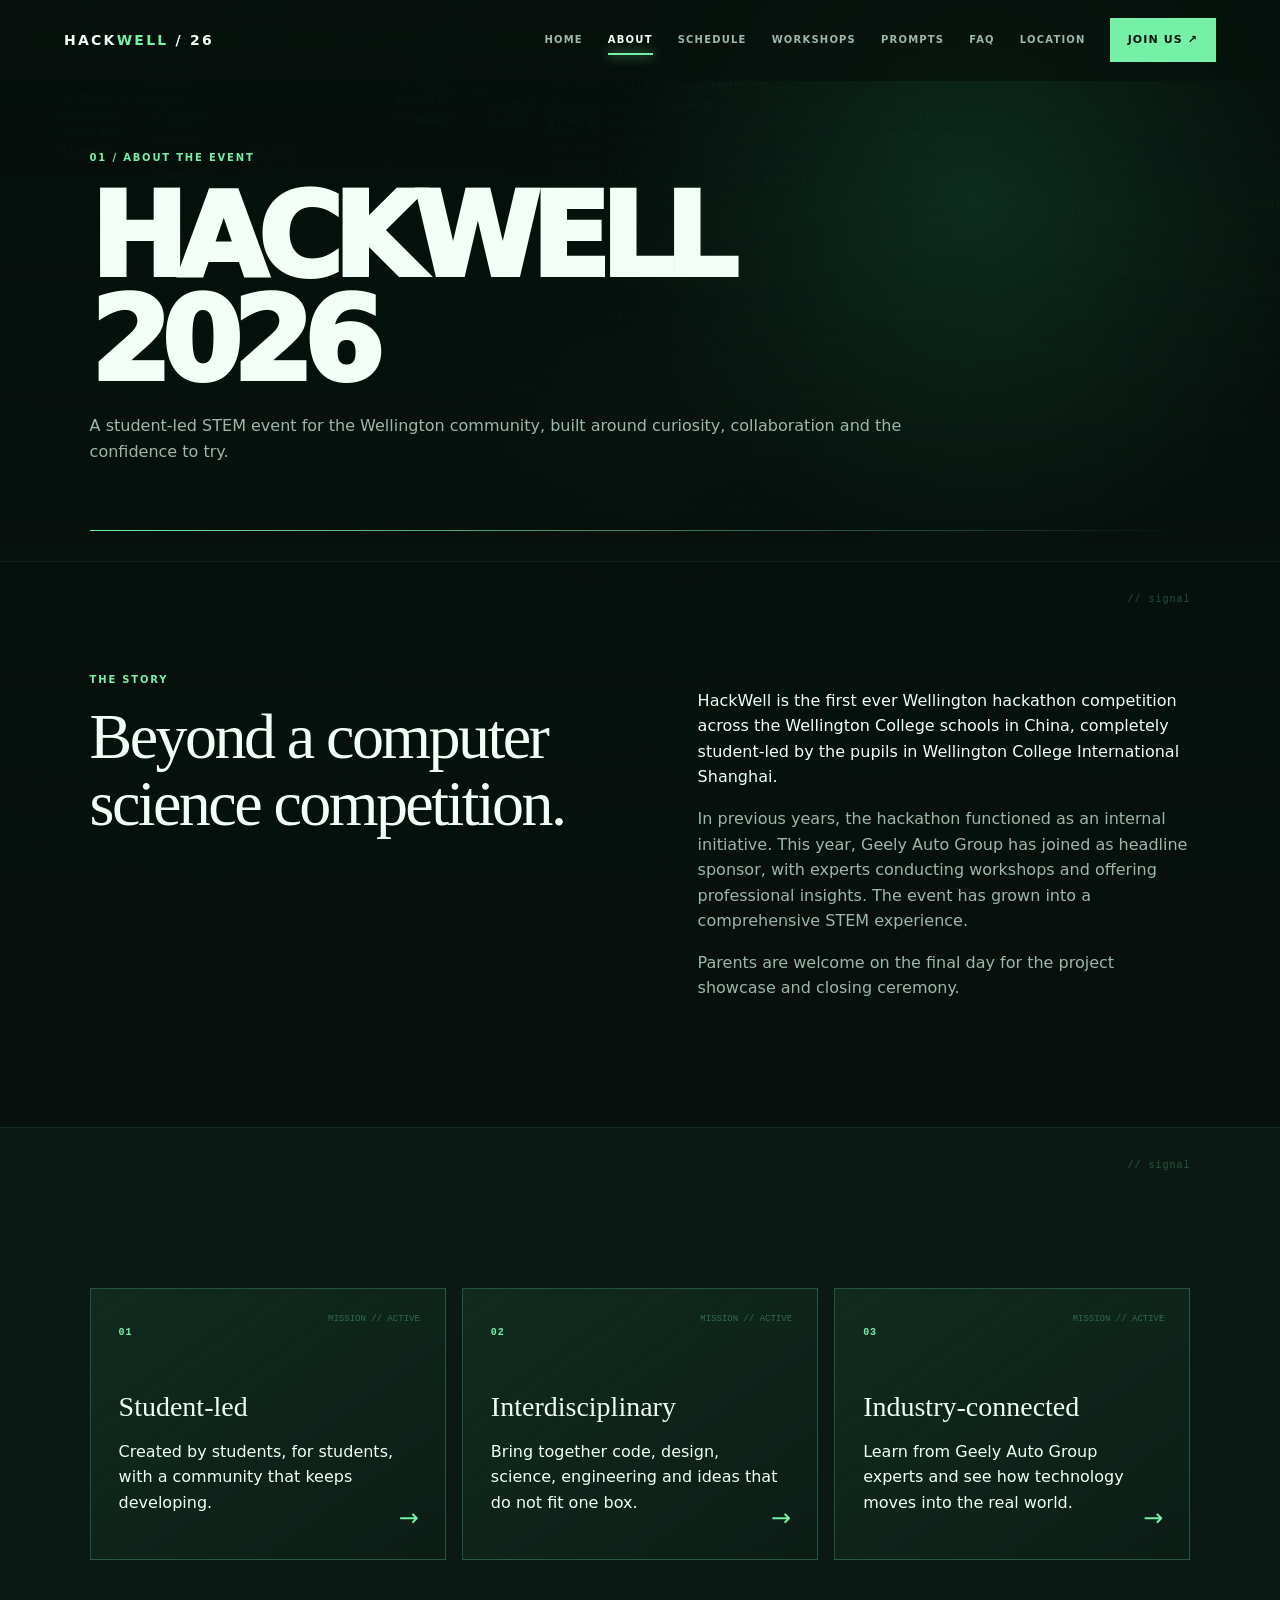
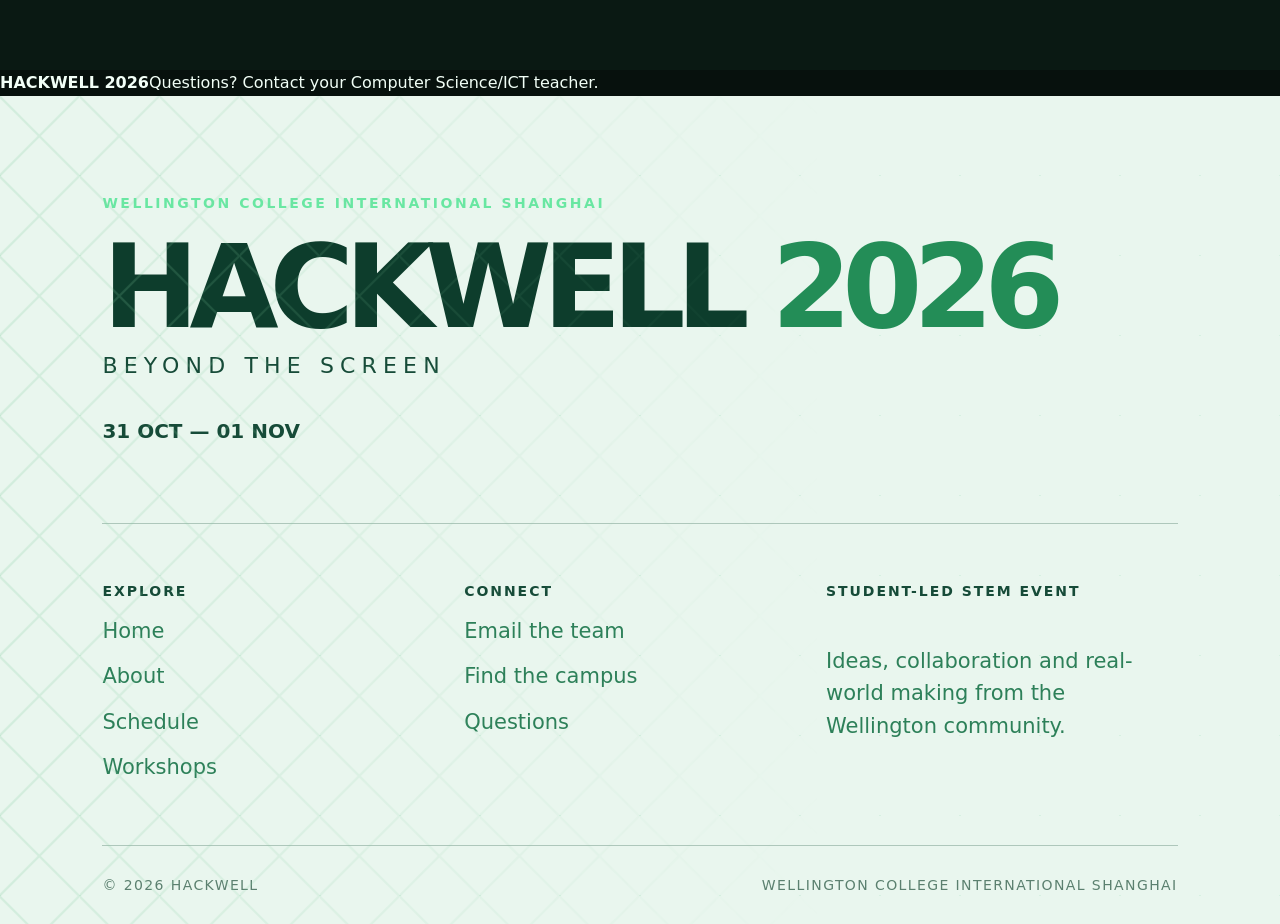
==== commit 68dc4e30: "Restore site navigation and add crest favicon" ====
--- a/about/index.html
+++ b/about/index.html
@@ -1 +1 @@
-<!doctype html><html lang="en"><head><meta charset="utf-8"><meta name="viewport" content="width=device-width,initial-scale=1"><title>About — Hackwell 2026</title><link rel="stylesheet" href="../css/site.css"><script src="../script.js" defer></script></head><body><nav class="site-nav"><a class="brand" href="../">HACK<span>WELL</span> / 26</a><button class="menu-toggle" aria-label="Open navigation" aria-expanded="false">☰</button><div class="nav-links"><a href="../">HOME</a><a class="active" href="../about/">ABOUT</a><a href="../schedule/">SCHEDULE</a><a href="../workshops/">WORKSHOPS</a><a href="../prompts/">PROMPTS</a><a href="../faq/">FAQ</a><a href="../location/">LOCATION</a></div><a class="nav-cta" href="mailto:wellHackteam.wcis@wellingtoncollege.cn">JOIN US ↗</a></nav><main><section class="page-hero"><div class="page-hero-content"><div class="eyebrow">01 / ABOUT THE EVENT</div><h1>HACKWELL 2026</h1><p class="muted">A student-led STEM event for the Wellington community, built around curiosity, collaboration and the confidence to try.</p></div></section><section class="section"><div class="split"><div><div class="eyebrow">THE STORY</div><h2>Beyond a computer science competition.</h2></div><div><p>HackWell is the first ever Wellington hackathon competition across the Wellington College schools in China, completely student-led by the pupils in Wellington College International Shanghai.</p><p class="muted">In previous years, the hackathon functioned as an internal initiative. This year, Geely Auto Group has joined as headline sponsor, with experts conducting workshops and offering professional insights. The event has grown into a comprehensive STEM experience.</p><p class="muted">Parents are welcome on the final day for the project showcase and closing ceremony.</p></div></div></section><section class="section" style="background:#0a1913"><div class="grid"><div class="card"><span class="number">01</span><h3>Student-led</h3><p>Created by students, for students, with a community that keeps developing.</p></div><div class="card"><span class="number">02</span><h3>Interdisciplinary</h3><p>Bring together code, design, science, engineering and ideas that do not fit one box.</p></div><div class="card"><span class="number">03</span><h3>Industry-connected</h3><p>Learn from Geely Auto Group experts and see how technology moves into the real world.</p></div></div></section></main><footer class="footer"><strong>HACKWELL 2026</strong><span>Questions? Contact your Computer Science/ICT teacher.</span></footer><script src="../script.js"></script></body></html>
+<!doctype html><html lang="en"><head><meta charset="utf-8"><meta name="viewport" content="width=device-width,initial-scale=1"><title>About — Hackwell 2026</title><link rel="stylesheet" href="../css/site.css"><script src="../script.js" defer></script><link rel="icon" type="image/png" href="../img/wellington-crest.png"></head><body><nav class="site-nav"><a class="brand" href="../">HACK<span>WELL</span> / 26</a><button class="menu-toggle" aria-label="Open navigation" aria-expanded="false">☰</button><div class="nav-links"><a href="../">HOME</a><a class="active" href="../about/">ABOUT</a><a href="../schedule/">SCHEDULE</a><a href="../workshops/">WORKSHOPS</a><a href="../prompts/">PROMPTS</a><a href="../faq/">FAQ</a><a href="../location/">LOCATION</a></div><a class="nav-cta" href="mailto:wellHackteam.wcis@wellingtoncollege.cn">JOIN US ↗</a></nav><main><section class="page-hero"><div class="page-hero-content"><div class="eyebrow">01 / ABOUT THE EVENT</div><h1>HACKWELL 2026</h1><p class="muted">A student-led STEM event for the Wellington community, built around curiosity, collaboration and the confidence to try.</p></div></section><section class="section"><div class="split"><div><div class="eyebrow">THE STORY</div><h2>Beyond a computer science competition.</h2></div><div><p>HackWell is the first ever Wellington hackathon competition across the Wellington College schools in China, completely student-led by the pupils in Wellington College International Shanghai.</p><p class="muted">In previous years, the hackathon functioned as an internal initiative. This year, Geely Auto Group has joined as headline sponsor, with experts conducting workshops and offering professional insights. The event has grown into a comprehensive STEM experience.</p><p class="muted">Parents are welcome on the final day for the project showcase and closing ceremony.</p></div></div></section><section class="section" style="background:#0a1913"><div class="grid"><div class="card"><span class="number">01</span><h3>Student-led</h3><p>Created by students, for students, with a community that keeps developing.</p></div><div class="card"><span class="number">02</span><h3>Interdisciplinary</h3><p>Bring together code, design, science, engineering and ideas that do not fit one box.</p></div><div class="card"><span class="number">03</span><h3>Industry-connected</h3><p>Learn from Geely Auto Group experts and see how technology moves into the real world.</p></div></div></section></main><footer class="footer"><strong>HACKWELL 2026</strong><span>Questions? Contact your Computer Science/ICT teacher.</span></footer><script src="../script.js"></script></body></html>
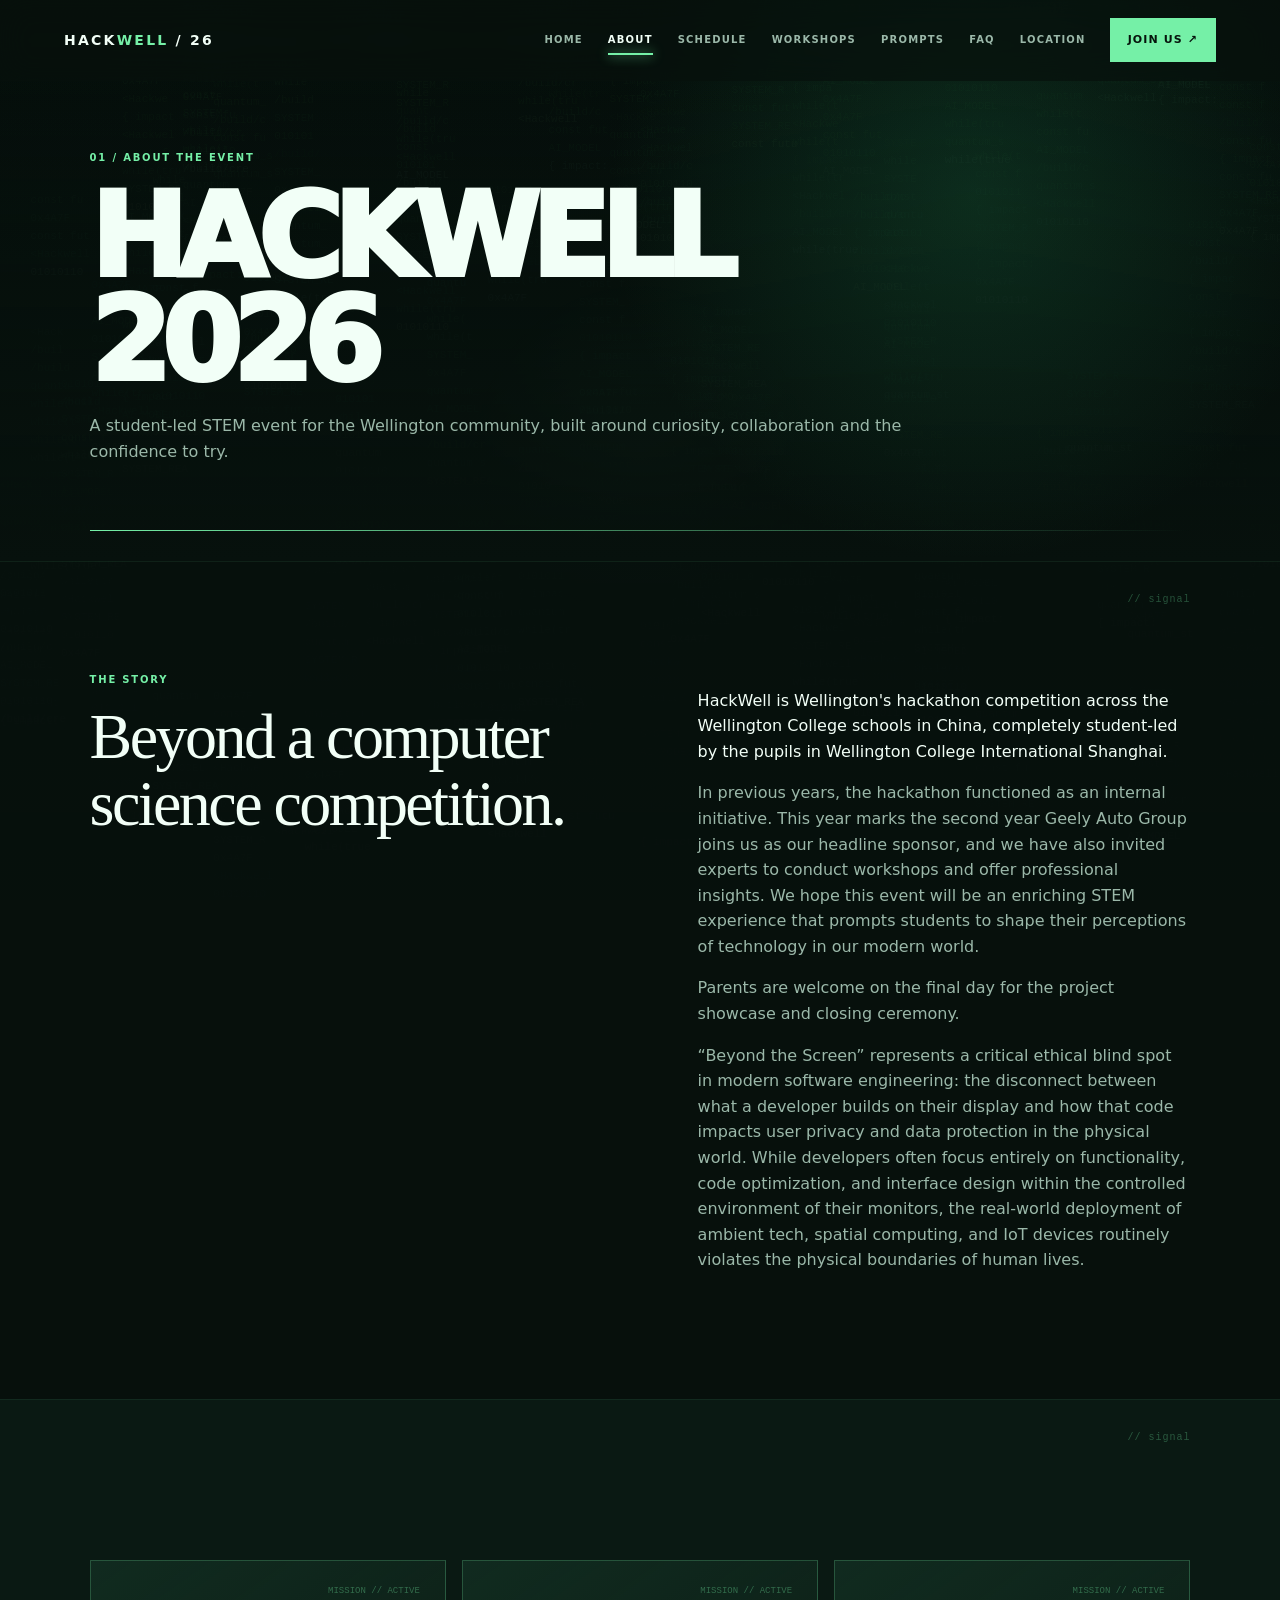
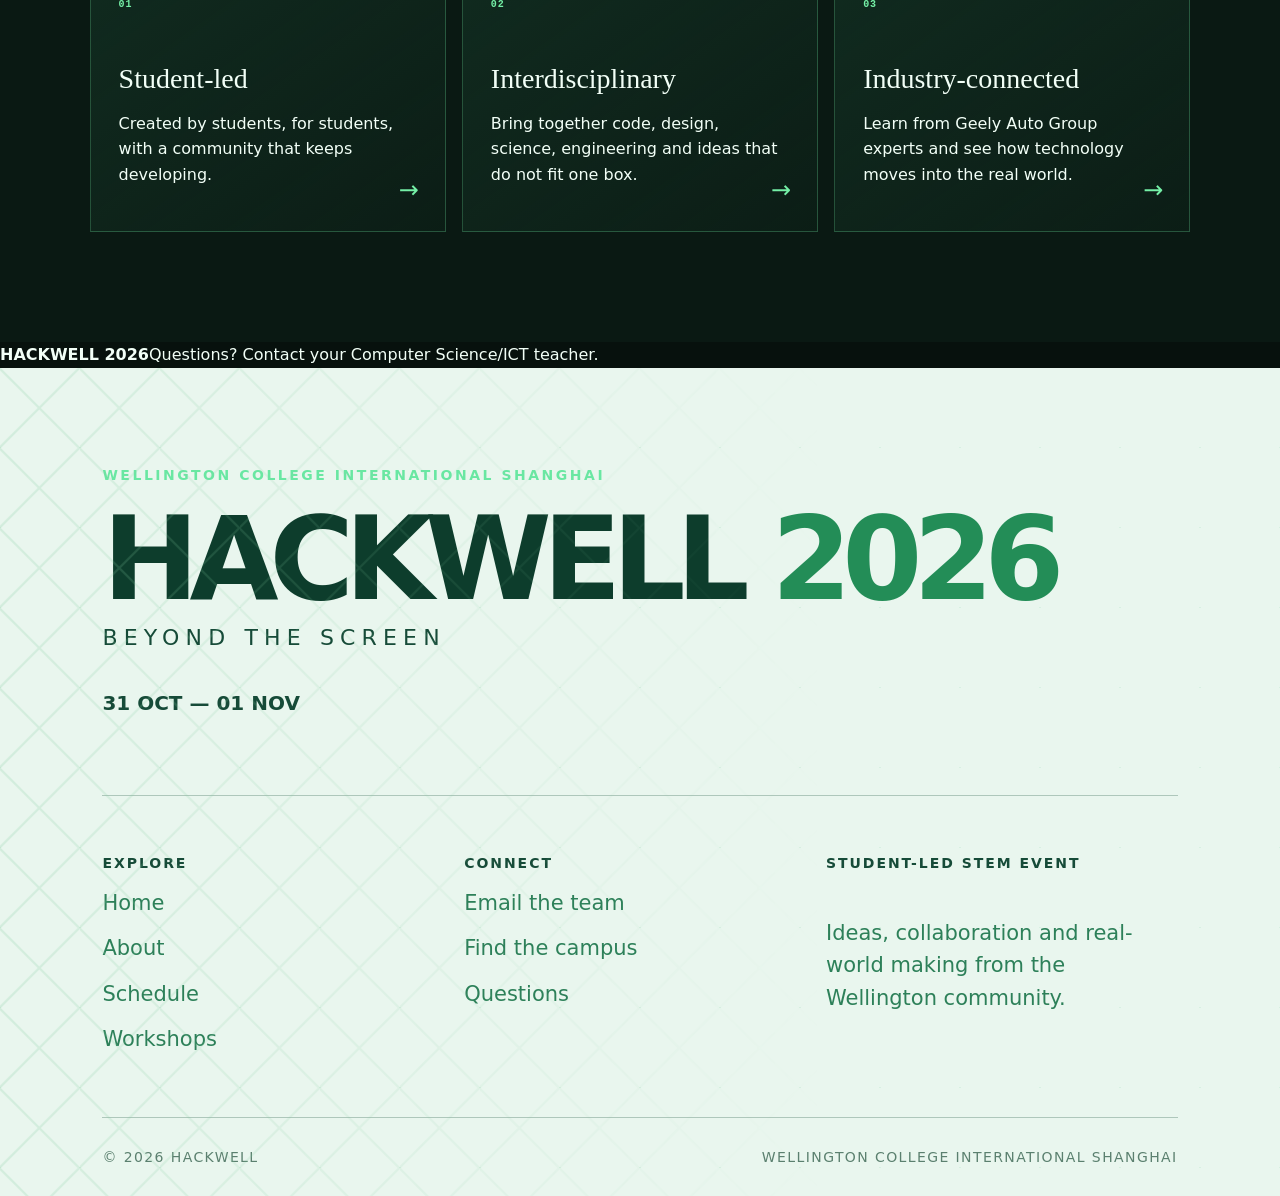
==== commit 34f4fcd6: "Update About page description" ====
--- a/about/index.html
+++ b/about/index.html
@@ -1 +1 @@
-<!doctype html><html lang="en"><head><meta charset="utf-8"><meta name="viewport" content="width=device-width,initial-scale=1"><title>About — Hackwell 2026</title><link rel="stylesheet" href="../css/site.css"><script src="../script.js" defer></script><link rel="icon" type="image/png" href="../img/wellington-crest.png"></head><body><nav class="site-nav"><a class="brand" href="../">HACK<span>WELL</span> / 26</a><button class="menu-toggle" aria-label="Open navigation" aria-expanded="false">☰</button><div class="nav-links"><a href="../">HOME</a><a class="active" href="../about/">ABOUT</a><a href="../schedule/">SCHEDULE</a><a href="../workshops/">WORKSHOPS</a><a href="../prompts/">PROMPTS</a><a href="../faq/">FAQ</a><a href="../location/">LOCATION</a></div><a class="nav-cta" href="mailto:wellHackteam.wcis@wellingtoncollege.cn">JOIN US ↗</a></nav><main><section class="page-hero"><div class="page-hero-content"><div class="eyebrow">01 / ABOUT THE EVENT</div><h1>HACKWELL 2026</h1><p class="muted">A student-led STEM event for the Wellington community, built around curiosity, collaboration and the confidence to try.</p></div></section><section class="section"><div class="split"><div><div class="eyebrow">THE STORY</div><h2>Beyond a computer science competition.</h2></div><div><p>HackWell is the first ever Wellington hackathon competition across the Wellington College schools in China, completely student-led by the pupils in Wellington College International Shanghai.</p><p class="muted">In previous years, the hackathon functioned as an internal initiative. This year, Geely Auto Group has joined as headline sponsor, with experts conducting workshops and offering professional insights. The event has grown into a comprehensive STEM experience.</p><p class="muted">Parents are welcome on the final day for the project showcase and closing ceremony.</p></div></div></section><section class="section" style="background:#0a1913"><div class="grid"><div class="card"><span class="number">01</span><h3>Student-led</h3><p>Created by students, for students, with a community that keeps developing.</p></div><div class="card"><span class="number">02</span><h3>Interdisciplinary</h3><p>Bring together code, design, science, engineering and ideas that do not fit one box.</p></div><div class="card"><span class="number">03</span><h3>Industry-connected</h3><p>Learn from Geely Auto Group experts and see how technology moves into the real world.</p></div></div></section></main><footer class="footer"><strong>HACKWELL 2026</strong><span>Questions? Contact your Computer Science/ICT teacher.</span></footer><script src="../script.js"></script></body></html>
+<!doctype html><html lang="en"><head><meta charset="utf-8"><meta name="viewport" content="width=device-width,initial-scale=1"><title>About — Hackwell 2026</title><link rel="stylesheet" href="../css/site.css"><script src="../script.js" defer></script><link rel="icon" type="image/png" href="../img/wellington-crest.png"></head><body><nav class="site-nav"><a class="brand" href="../">HACK<span>WELL</span> / 26</a><button class="menu-toggle" aria-label="Open navigation" aria-expanded="false">☰</button><div class="nav-links"><a href="../">HOME</a><a class="active" href="../about/">ABOUT</a><a href="../schedule/">SCHEDULE</a><a href="../workshops/">WORKSHOPS</a><a href="../prompts/">PROMPTS</a><a href="../faq/">FAQ</a><a href="../location/">LOCATION</a></div><a class="nav-cta" href="mailto:wellHackteam.wcis@wellingtoncollege.cn">JOIN US ↗</a></nav><main><section class="page-hero"><div class="page-hero-content"><div class="eyebrow">01 / ABOUT THE EVENT</div><h1>HACKWELL 2026</h1><p class="muted">A student-led STEM event for the Wellington community, built around curiosity, collaboration and the confidence to try.</p></div></section><section class="section"><div class="split"><div><div class="eyebrow">THE STORY</div><h2>Beyond a computer science competition.</h2></div><div><p>HackWell is Wellington&apos;s hackathon competition across the Wellington College schools in China, completely student-led by the pupils in Wellington College International Shanghai.</p><p class="muted">In previous years, the hackathon functioned as an internal initiative. This year marks the second year Geely Auto Group joins us as our headline sponsor, and we have also invited experts to conduct workshops and offer professional insights. We hope this event will be an enriching STEM experience that prompts students to shape their perceptions of technology in our modern world.</p><p class="muted">Parents are welcome on the final day for the project showcase and closing ceremony.</p><p class="muted">&ldquo;Beyond the Screen&rdquo; represents a critical ethical blind spot in modern software engineering: the disconnect between what a developer builds on their display and how that code impacts user privacy and data protection in the physical world. While developers often focus entirely on functionality, code optimization, and interface design within the controlled environment of their monitors, the real-world deployment of ambient tech, spatial computing, and IoT devices routinely violates the physical boundaries of human lives.</p></div></div></section><section class="section" style="background:#0a1913"><div class="grid"><div class="card"><span class="number">01</span><h3>Student-led</h3><p>Created by students, for students, with a community that keeps developing.</p></div><div class="card"><span class="number">02</span><h3>Interdisciplinary</h3><p>Bring together code, design, science, engineering and ideas that do not fit one box.</p></div><div class="card"><span class="number">03</span><h3>Industry-connected</h3><p>Learn from Geely Auto Group experts and see how technology moves into the real world.</p></div></div></section></main><footer class="footer"><strong>HACKWELL 2026</strong><span>Questions? Contact your Computer Science/ICT teacher.</span></footer><script src="../script.js"></script></body></html>
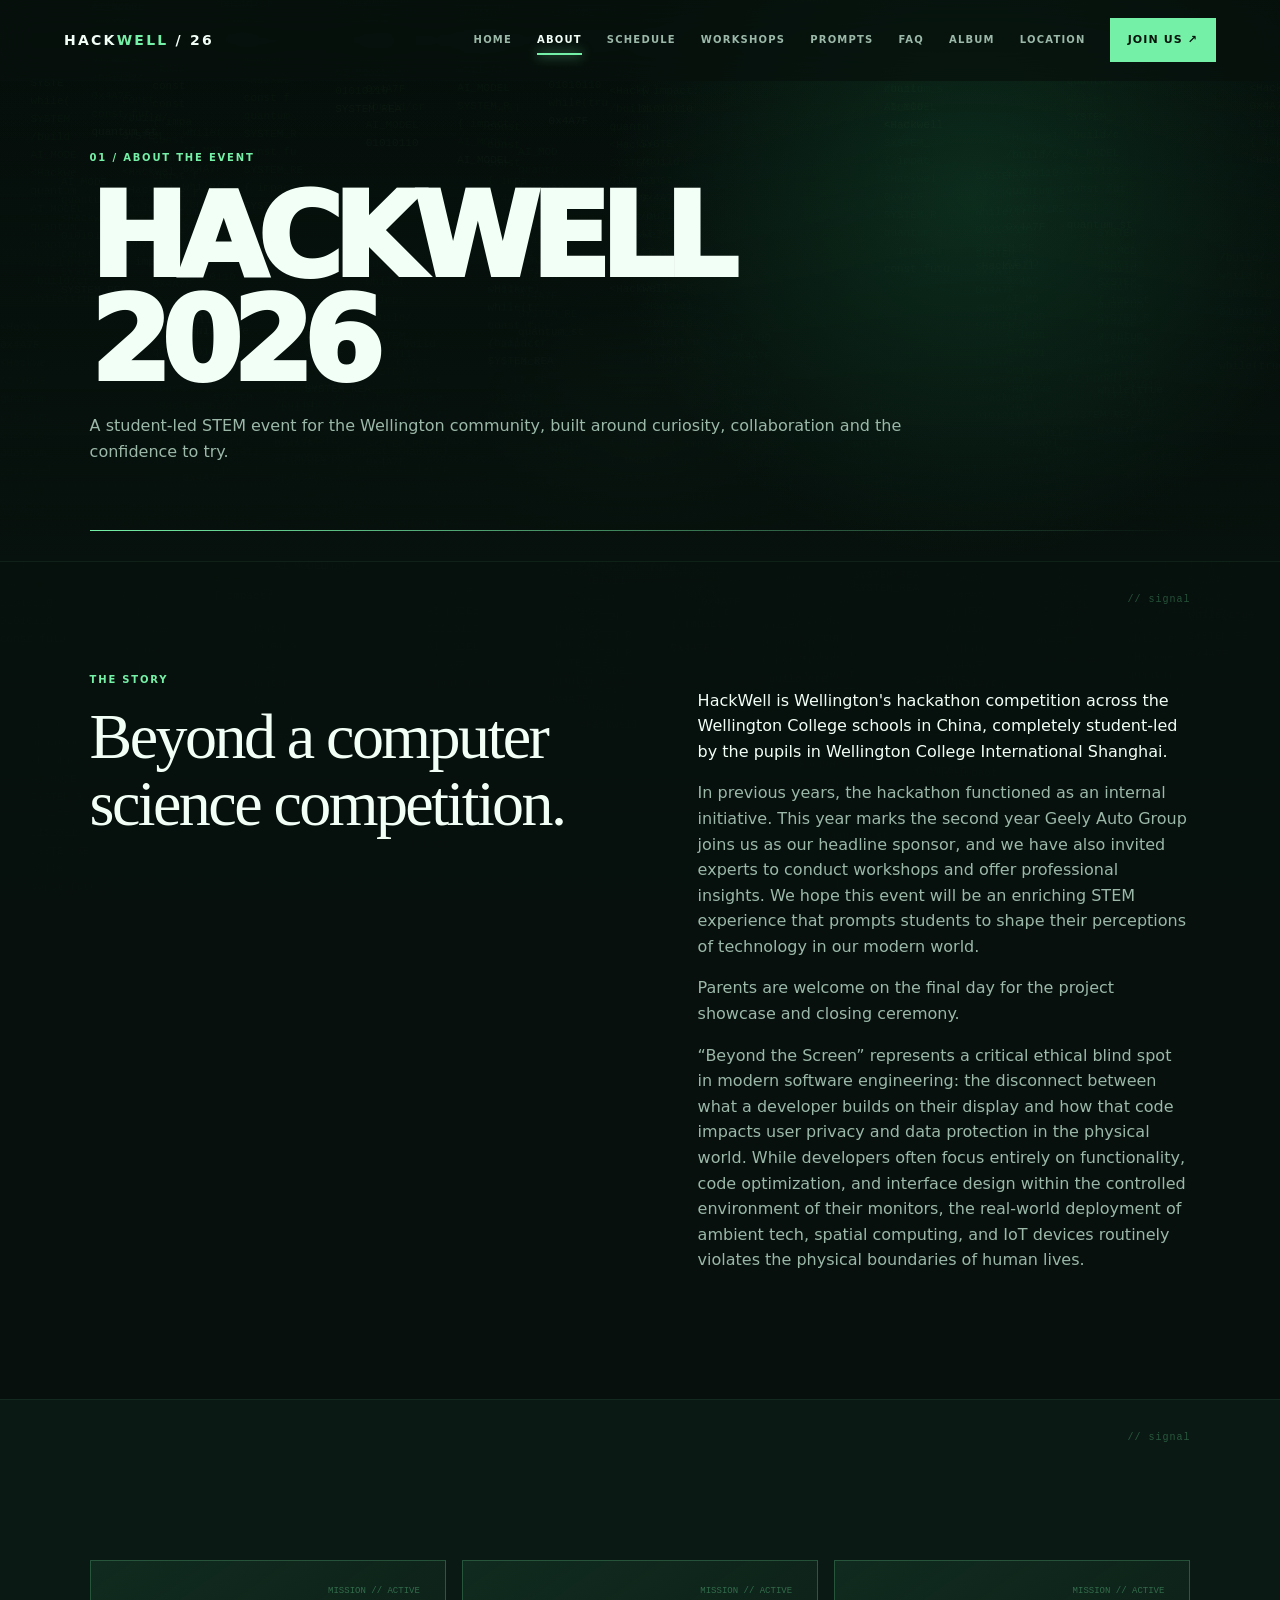
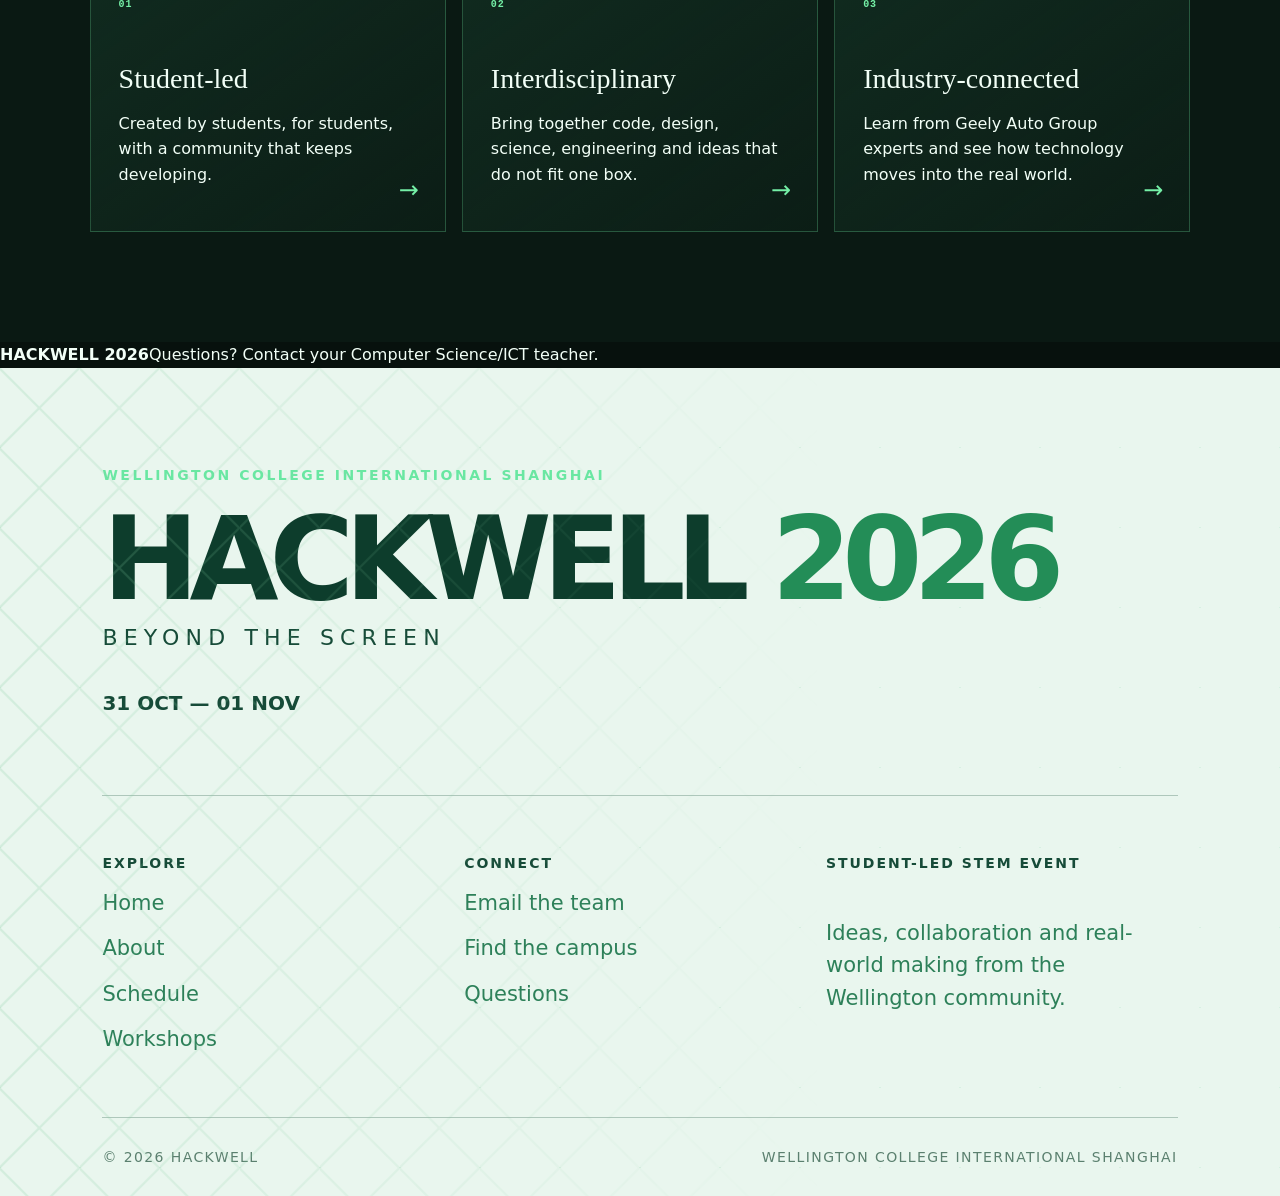
==== commit d283c31d: "Add previous years photo album" ====
--- a/about/index.html
+++ b/about/index.html
@@ -1 +1 @@
-<!doctype html><html lang="en"><head><meta charset="utf-8"><meta name="viewport" content="width=device-width,initial-scale=1"><title>About — Hackwell 2026</title><link rel="stylesheet" href="../css/site.css"><script src="../script.js" defer></script><link rel="icon" type="image/png" href="../img/wellington-crest.png"></head><body><nav class="site-nav"><a class="brand" href="../">HACK<span>WELL</span> / 26</a><button class="menu-toggle" aria-label="Open navigation" aria-expanded="false">☰</button><div class="nav-links"><a href="../">HOME</a><a class="active" href="../about/">ABOUT</a><a href="../schedule/">SCHEDULE</a><a href="../workshops/">WORKSHOPS</a><a href="../prompts/">PROMPTS</a><a href="../faq/">FAQ</a><a href="../location/">LOCATION</a></div><a class="nav-cta" href="mailto:wellHackteam.wcis@wellingtoncollege.cn">JOIN US ↗</a></nav><main><section class="page-hero"><div class="page-hero-content"><div class="eyebrow">01 / ABOUT THE EVENT</div><h1>HACKWELL 2026</h1><p class="muted">A student-led STEM event for the Wellington community, built around curiosity, collaboration and the confidence to try.</p></div></section><section class="section"><div class="split"><div><div class="eyebrow">THE STORY</div><h2>Beyond a computer science competition.</h2></div><div><p>HackWell is Wellington&apos;s hackathon competition across the Wellington College schools in China, completely student-led by the pupils in Wellington College International Shanghai.</p><p class="muted">In previous years, the hackathon functioned as an internal initiative. This year marks the second year Geely Auto Group joins us as our headline sponsor, and we have also invited experts to conduct workshops and offer professional insights. We hope this event will be an enriching STEM experience that prompts students to shape their perceptions of technology in our modern world.</p><p class="muted">Parents are welcome on the final day for the project showcase and closing ceremony.</p><p class="muted">&ldquo;Beyond the Screen&rdquo; represents a critical ethical blind spot in modern software engineering: the disconnect between what a developer builds on their display and how that code impacts user privacy and data protection in the physical world. While developers often focus entirely on functionality, code optimization, and interface design within the controlled environment of their monitors, the real-world deployment of ambient tech, spatial computing, and IoT devices routinely violates the physical boundaries of human lives.</p></div></div></section><section class="section" style="background:#0a1913"><div class="grid"><div class="card"><span class="number">01</span><h3>Student-led</h3><p>Created by students, for students, with a community that keeps developing.</p></div><div class="card"><span class="number">02</span><h3>Interdisciplinary</h3><p>Bring together code, design, science, engineering and ideas that do not fit one box.</p></div><div class="card"><span class="number">03</span><h3>Industry-connected</h3><p>Learn from Geely Auto Group experts and see how technology moves into the real world.</p></div></div></section></main><footer class="footer"><strong>HACKWELL 2026</strong><span>Questions? Contact your Computer Science/ICT teacher.</span></footer><script src="../script.js"></script></body></html>
+<!doctype html><html lang="en"><head><meta charset="utf-8"><meta name="viewport" content="width=device-width,initial-scale=1"><title>About — Hackwell 2026</title><link rel="stylesheet" href="../css/site.css"><script src="../script.js" defer></script><link rel="icon" type="image/png" href="../img/wellington-crest.png"></head><body><nav class="site-nav"><a class="brand" href="../">HACK<span>WELL</span> / 26</a><button class="menu-toggle" aria-label="Open navigation" aria-expanded="false">☰</button><div class="nav-links"><a href="../">HOME</a><a class="active" href="../about/">ABOUT</a><a href="../schedule/">SCHEDULE</a><a href="../workshops/">WORKSHOPS</a><a href="../prompts/">PROMPTS</a><a href="../faq/">FAQ</a><a href="../album/">ALBUM</a><a href="../location/">LOCATION</a></div><a class="nav-cta" href="mailto:wellHackteam.wcis@wellingtoncollege.cn">JOIN US ↗</a></nav><main><section class="page-hero"><div class="page-hero-content"><div class="eyebrow">01 / ABOUT THE EVENT</div><h1>HACKWELL 2026</h1><p class="muted">A student-led STEM event for the Wellington community, built around curiosity, collaboration and the confidence to try.</p></div></section><section class="section"><div class="split"><div><div class="eyebrow">THE STORY</div><h2>Beyond a computer science competition.</h2></div><div><p>HackWell is Wellington&apos;s hackathon competition across the Wellington College schools in China, completely student-led by the pupils in Wellington College International Shanghai.</p><p class="muted">In previous years, the hackathon functioned as an internal initiative. This year marks the second year Geely Auto Group joins us as our headline sponsor, and we have also invited experts to conduct workshops and offer professional insights. We hope this event will be an enriching STEM experience that prompts students to shape their perceptions of technology in our modern world.</p><p class="muted">Parents are welcome on the final day for the project showcase and closing ceremony.</p><p class="muted">&ldquo;Beyond the Screen&rdquo; represents a critical ethical blind spot in modern software engineering: the disconnect between what a developer builds on their display and how that code impacts user privacy and data protection in the physical world. While developers often focus entirely on functionality, code optimization, and interface design within the controlled environment of their monitors, the real-world deployment of ambient tech, spatial computing, and IoT devices routinely violates the physical boundaries of human lives.</p></div></div></section><section class="section" style="background:#0a1913"><div class="grid"><div class="card"><span class="number">01</span><h3>Student-led</h3><p>Created by students, for students, with a community that keeps developing.</p></div><div class="card"><span class="number">02</span><h3>Interdisciplinary</h3><p>Bring together code, design, science, engineering and ideas that do not fit one box.</p></div><div class="card"><span class="number">03</span><h3>Industry-connected</h3><p>Learn from Geely Auto Group experts and see how technology moves into the real world.</p></div></div></section></main><footer class="footer"><strong>HACKWELL 2026</strong><span>Questions? Contact your Computer Science/ICT teacher.</span></footer><script src="../script.js"></script></body></html>
